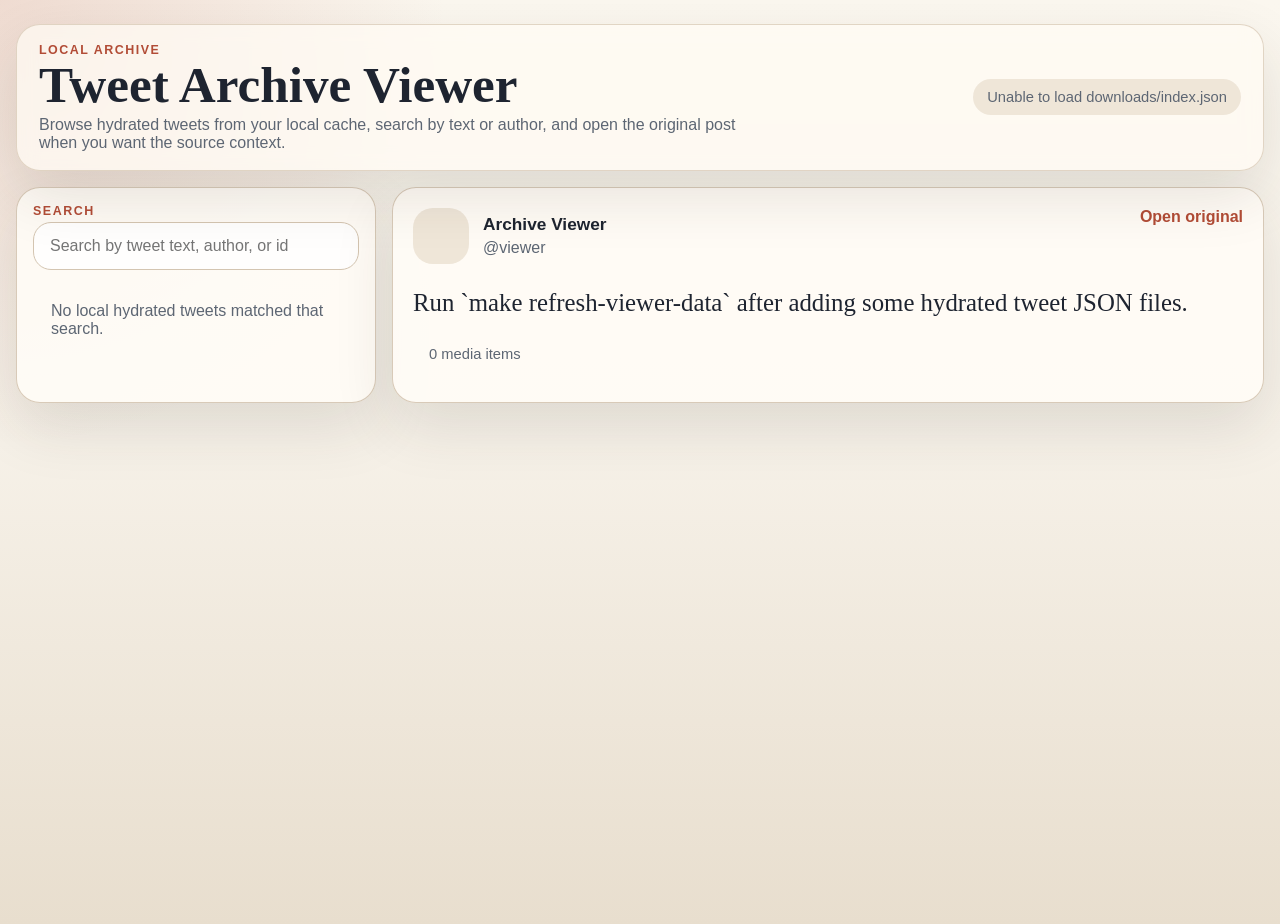
==== viewer/index.html @ 930bfb63 "Rewrite the viewer Assisted by GPT-5.4" ====
<!DOCTYPE html>
<html lang="en">
<head>
  <meta charset="UTF-8">
  <meta name="viewport" content="width=device-width, initial-scale=1">
  <title>Tweet Archive Viewer</title>
  <link rel="stylesheet" href="styles.css">
</head>
<body data-mode="archive">
  <main class="page-shell">
    <header class="topbar">
      <div>
        <span class="eyebrow">Local Archive</span>
        <h1>Tweet Archive Viewer</h1>
        <p>Browse hydrated tweets from your local cache, search by text or author, and open the original post when you want the source context.</p>
      </div>
      <div class="status-pill" data-role="status">Loading archive...</div>
    </header>

    <section class="archive-layout">
      <aside class="panel sidebar-panel">
        <label for="tweet-filter" class="eyebrow">Search</label>
        <input id="tweet-filter" class="filter-input" type="search" placeholder="Search by tweet text, author, or id">
        <ul id="tweet-list" class="tweet-list"></ul>
      </aside>

      <section class="panel detail-panel">
        <div id="tweet-detail"></div>
      </section>
    </section>
  </main>

  <script src="app.js"></script>
</body>
</html>
---- viewer/styles.css ----
:root {
  --paper: #f6f1e8;
  --paper-strong: #efe6d8;
  --ink: #1e2430;
  --muted: #5d6673;
  --line: #d4c5b1;
  --accent: #b24c36;
  --accent-soft: #f3d9d2;
  --card: rgba(255, 252, 247, 0.9);
  --shadow: 0 24px 60px rgba(49, 39, 29, 0.12);
  --radius: 24px;
  --font-sans: "IBM Plex Sans", "Avenir Next", "Segoe UI", sans-serif;
  --font-serif: "Iowan Old Style", "Palatino Linotype", "Book Antiqua", serif;
}

* {
  box-sizing: border-box;
}

body {
  margin: 0;
  min-height: 100vh;
  background:
    radial-gradient(circle at top left, rgba(178, 76, 54, 0.16), transparent 28rem),
    linear-gradient(180deg, #fbf7ef 0%, var(--paper) 48%, #e8dece 100%);
  color: var(--ink);
  font-family: var(--font-sans);
}

a {
  color: inherit;
}

.page-shell {
  width: min(1280px, calc(100vw - 32px));
  margin: 24px auto;
}

.topbar {
  display: flex;
  justify-content: space-between;
  align-items: center;
  gap: 16px;
  margin-bottom: 16px;
  padding: 18px 22px;
  border: 1px solid rgba(212, 197, 177, 0.7);
  border-radius: var(--radius);
  background: rgba(255, 251, 244, 0.72);
  backdrop-filter: blur(10px);
  box-shadow: var(--shadow);
}

.eyebrow {
  display: block;
  margin-bottom: 4px;
  color: var(--accent);
  font-size: 0.78rem;
  font-weight: 700;
  letter-spacing: 0.12em;
  text-transform: uppercase;
}

.topbar h1 {
  margin: 0;
  font-family: var(--font-serif);
  font-size: clamp(1.8rem, 4vw, 3.2rem);
  line-height: 0.95;
}

.topbar p {
  margin: 6px 0 0;
  max-width: 44rem;
  color: var(--muted);
}

.status-pill {
  padding: 10px 14px;
  border-radius: 999px;
  background: var(--paper-strong);
  color: var(--muted);
  font-size: 0.92rem;
  white-space: nowrap;
}

.archive-layout {
  display: grid;
  grid-template-columns: minmax(280px, 360px) minmax(0, 1fr);
  gap: 16px;
}

.panel {
  border: 1px solid rgba(212, 197, 177, 0.9);
  border-radius: var(--radius);
  background: var(--card);
  box-shadow: var(--shadow);
}

.sidebar-panel {
  padding: 16px;
}

.detail-panel {
  padding: 20px;
}

.filter-input {
  width: 100%;
  padding: 14px 16px;
  border: 1px solid var(--line);
  border-radius: 18px;
  background: rgba(255, 255, 255, 0.8);
  color: var(--ink);
  font: inherit;
}

.filter-input:focus {
  outline: 2px solid var(--accent-soft);
  border-color: var(--accent);
}

.tweet-list {
  margin: 14px 0 0;
  padding: 0;
  list-style: none;
}

.tweet-list-item {
  width: 100%;
  margin: 0 0 10px;
  padding: 14px;
  border: 1px solid transparent;
  border-radius: 18px;
  background: transparent;
  text-align: left;
  cursor: pointer;
  transition: transform 140ms ease, border-color 140ms ease, background 140ms ease;
}

.tweet-list-item:hover,
.tweet-list-item.is-selected {
  border-color: var(--line);
  background: rgba(255, 255, 255, 0.7);
  transform: translateY(-1px);
}

.tweet-list-title,
.tweet-list-meta,
.tweet-list-preview {
  display: block;
}

.tweet-list-title {
  font-weight: 700;
}

.tweet-list-meta {
  margin-top: 4px;
  color: var(--muted);
  font-size: 0.85rem;
}

.tweet-list-preview {
  margin-top: 8px;
  color: var(--ink);
  line-height: 1.45;
}

.tweet-card {
  display: grid;
  gap: 20px;
}

.tweet-header {
  display: flex;
  justify-content: space-between;
  align-items: flex-start;
  gap: 16px;
}

.author-link {
  display: flex;
  gap: 14px;
  align-items: center;
  text-decoration: none;
}

.author-avatar {
  width: 56px;
  height: 56px;
  border-radius: 20px;
  object-fit: cover;
  background: var(--paper-strong);
}

.author-avatar--placeholder {
  display: inline-block;
}

.author-name-row {
  display: flex;
  align-items: center;
  gap: 10px;
  margin-bottom: 4px;
}

.author-name-row strong {
  font-size: 1.08rem;
}

.author-handle {
  color: var(--muted);
}

.verified-badge {
  padding: 5px 8px;
  border-radius: 999px;
  background: var(--accent-soft);
  color: var(--accent);
  font-size: 0.75rem;
  font-weight: 700;
  text-transform: uppercase;
  letter-spacing: 0.04em;
}

.tweet-link {
  color: var(--accent);
  font-weight: 700;
  text-decoration: none;
}

.tweet-link:hover {
  text-decoration: underline;
}

.tweet-text {
  margin: 0;
  font-family: var(--font-serif);
  font-size: clamp(1.2rem, 2vw, 1.55rem);
  line-height: 1.55;
}

.media-grid {
  display: grid;
  gap: 12px;
  margin-top: 18px;
}

.media-card {
  margin: 0;
  overflow: hidden;
  border-radius: 22px;
  background: #eadfce;
}

.media-image,
.media-video {
  display: block;
  width: 100%;
  max-height: 70vh;
  object-fit: contain;
  background: #d8c9b3;
}

.media-caption {
  padding: 10px 14px 14px;
  color: var(--muted);
  font-size: 0.92rem;
}

.media-caption a {
  color: var(--accent);
  font-weight: 700;
  text-decoration: none;
}

.media-caption a:hover {
  text-decoration: underline;
}

.tweet-footer {
  display: flex;
  flex-wrap: wrap;
  gap: 16px;
  padding-top: 4px;
  color: var(--muted);
  font-size: 0.92rem;
}

.tweet-meta {
  display: grid;
  gap: 14px;
}

.meta-block {
  padding: 16px;
  border-radius: 20px;
  background: rgba(239, 230, 216, 0.6);
}

.meta-block h3 {
  margin: 0 0 10px;
  font-size: 0.95rem;
  text-transform: uppercase;
  letter-spacing: 0.06em;
  color: var(--muted);
}

.meta-list {
  margin: 0;
  padding-left: 18px;
}

.meta-list li + li {
  margin-top: 8px;
}

.empty-state {
  padding: 18px;
  color: var(--muted);
}

.single-layout {
  max-width: 860px;
  margin: 0 auto;
}

@media (max-width: 900px) {
  .archive-layout {
    grid-template-columns: 1fr;
  }

  .tweet-header,
  .topbar {
    flex-direction: column;
    align-items: flex-start;
  }

  .page-shell {
    width: min(100vw - 20px, 1280px);
    margin: 10px auto 24px;
  }

  .detail-panel,
  .sidebar-panel {
    padding: 16px;
  }
}
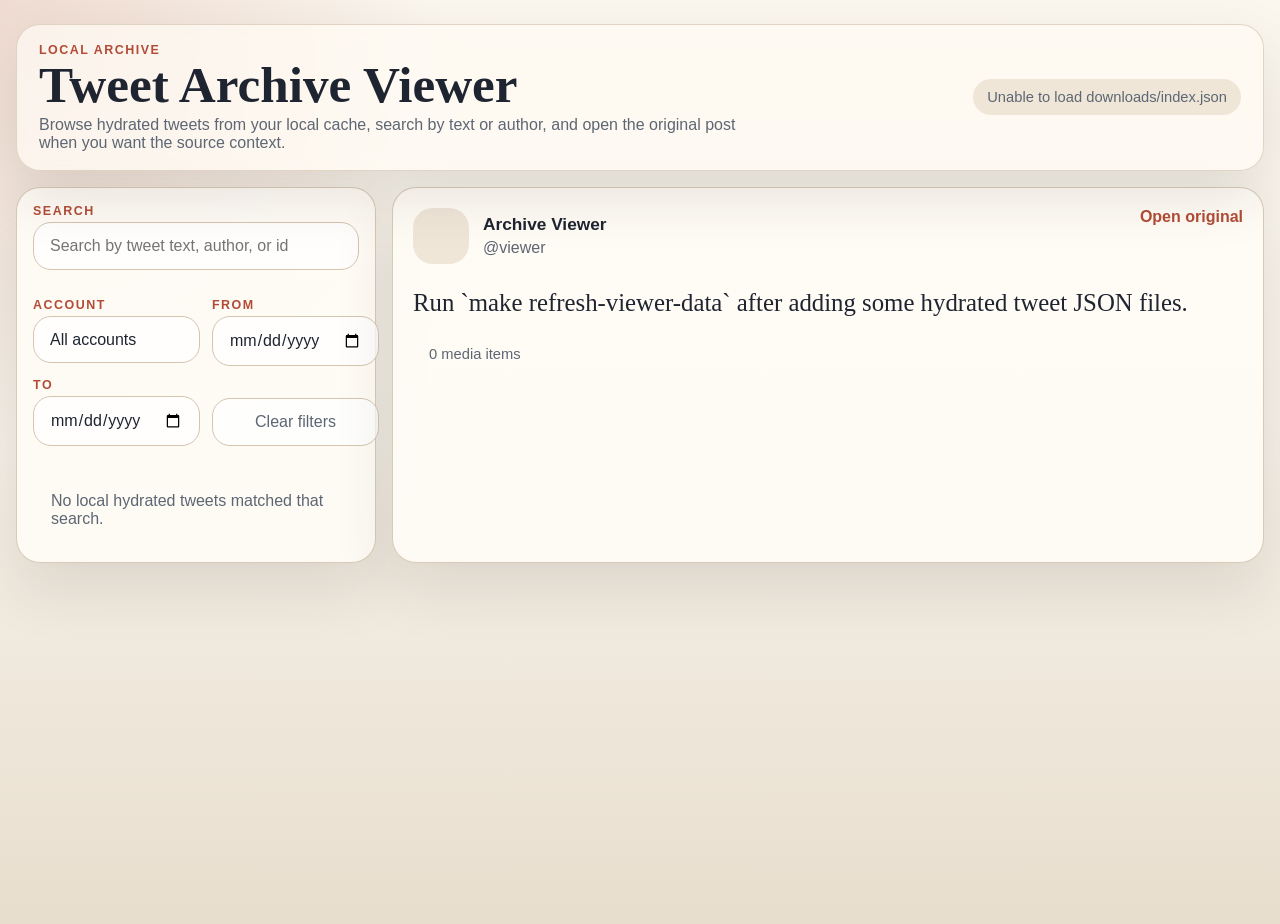
==== commit 14e87b3a: "Build archive importer and timeline filters Add a managed archive subset importer, faster archive sa" ====
--- a/viewer/index.html
+++ b/viewer/index.html
@@ -19,8 +19,34 @@
 
     <section class="archive-layout">
       <aside class="panel sidebar-panel">
-        <label for="tweet-filter" class="eyebrow">Search</label>
-        <input id="tweet-filter" class="filter-input" type="search" placeholder="Search by tweet text, author, or id">
+        <div class="sidebar-header">
+          <div>
+            <label for="tweet-filter" class="eyebrow">Search</label>
+            <input id="tweet-filter" class="filter-input" type="search" placeholder="Search by tweet text, author, or id">
+          </div>
+          <div id="archive-summary" class="archive-summary"></div>
+        </div>
+        <div class="filter-grid">
+          <div>
+            <label for="account-filter" class="eyebrow">Account</label>
+            <select id="account-filter" class="filter-input filter-select">
+              <option value="">All accounts</option>
+            </select>
+          </div>
+          <div>
+            <label for="date-from" class="eyebrow">From</label>
+            <input id="date-from" class="filter-input" type="date">
+          </div>
+          <div>
+            <label for="date-to" class="eyebrow">To</label>
+            <input id="date-to" class="filter-input" type="date">
+          </div>
+          <div class="filter-actions">
+            <button id="clear-filters" class="clear-button" type="button">Clear filters</button>
+          </div>
+        </div>
+        <div id="filter-chips" class="filter-chips"></div>
+        <div id="results-meta" class="results-meta"></div>
         <ul id="tweet-list" class="tweet-list"></ul>
       </aside>
 
--- a/viewer/styles.css
+++ b/viewer/styles.css
@@ -99,8 +99,72 @@
   padding: 16px;
 }
 
+.sidebar-header {
+  display: grid;
+  gap: 14px;
+}
+
 .detail-panel {
   padding: 20px;
+}
+
+.archive-summary {
+  display: grid;
+  grid-template-columns: repeat(2, minmax(0, 1fr));
+  gap: 10px;
+}
+
+.filter-grid {
+  display: grid;
+  grid-template-columns: 1fr 1fr;
+  gap: 12px;
+  margin-top: 14px;
+}
+
+.filter-select {
+  appearance: none;
+}
+
+.filter-actions {
+  display: flex;
+  align-items: end;
+}
+
+.clear-button {
+  width: 100%;
+  padding: 14px 16px;
+  border: 1px solid var(--line);
+  border-radius: 18px;
+  background: rgba(255, 255, 255, 0.72);
+  color: var(--muted);
+  cursor: pointer;
+  font: inherit;
+}
+
+.clear-button:hover {
+  border-color: var(--accent);
+  color: var(--accent);
+}
+
+.summary-card {
+  display: grid;
+  gap: 2px;
+  padding: 12px 14px;
+  border: 1px solid rgba(212, 197, 177, 0.9);
+  border-radius: 16px;
+  background: rgba(255, 255, 255, 0.58);
+}
+
+.summary-value {
+  font-size: 1.2rem;
+  font-weight: 700;
+}
+
+.summary-label {
+  color: var(--muted);
+  font-size: 0.82rem;
+  text-transform: uppercase;
+  letter-spacing: 0.06em;
 }
 
 .filter-input {
@@ -116,6 +180,36 @@
 .filter-input:focus {
   outline: 2px solid var(--accent-soft);
   border-color: var(--accent);
+}
+
+.filter-chips {
+  display: flex;
+  flex-wrap: wrap;
+  gap: 8px;
+  margin-top: 14px;
+}
+
+.filter-chip {
+  padding: 8px 12px;
+  border: 1px solid var(--line);
+  border-radius: 999px;
+  background: rgba(255, 255, 255, 0.72);
+  color: var(--muted);
+  cursor: pointer;
+  font: inherit;
+}
+
+.filter-chip.is-active {
+  border-color: var(--accent);
+  background: var(--accent-soft);
+  color: var(--accent);
+  font-weight: 700;
+}
+
+.results-meta {
+  margin-top: 12px;
+  color: var(--muted);
+  font-size: 0.9rem;
 }
 
 .tweet-list {
@@ -149,8 +243,55 @@
   display: block;
 }
 
+.tweet-list-row {
+  display: grid;
+  grid-template-columns: 48px minmax(0, 1fr);
+  gap: 12px;
+  align-items: start;
+}
+
+.tweet-list-content {
+  min-width: 0;
+}
+
+.tweet-list-avatar {
+  width: 48px;
+  height: 48px;
+  border-radius: 16px;
+  object-fit: cover;
+  background: var(--paper-strong);
+}
+
+.tweet-list-avatar--placeholder {
+  display: inline-block;
+}
+
+.tweet-list-title-row {
+  display: flex;
+  justify-content: space-between;
+  align-items: center;
+  gap: 10px;
+}
+
 .tweet-list-title {
   font-weight: 700;
+}
+
+.tweet-list-badges {
+  display: flex;
+  flex-wrap: wrap;
+  justify-content: flex-end;
+  gap: 6px;
+}
+
+.tweet-list-badge {
+  padding: 3px 8px;
+  border-radius: 999px;
+  background: rgba(178, 76, 54, 0.11);
+  color: var(--accent);
+  font-size: 0.74rem;
+  font-weight: 700;
+  white-space: nowrap;
 }
 
 .tweet-list-meta {
@@ -163,6 +304,7 @@
   margin-top: 8px;
   color: var(--ink);
   line-height: 1.45;
+  overflow: hidden;
 }
 
 .tweet-card {
@@ -344,4 +486,12 @@
   .sidebar-panel {
     padding: 16px;
   }
-}
+
+  .archive-summary {
+    grid-template-columns: 1fr 1fr;
+  }
+
+  .filter-grid {
+    grid-template-columns: 1fr;
+  }
+}
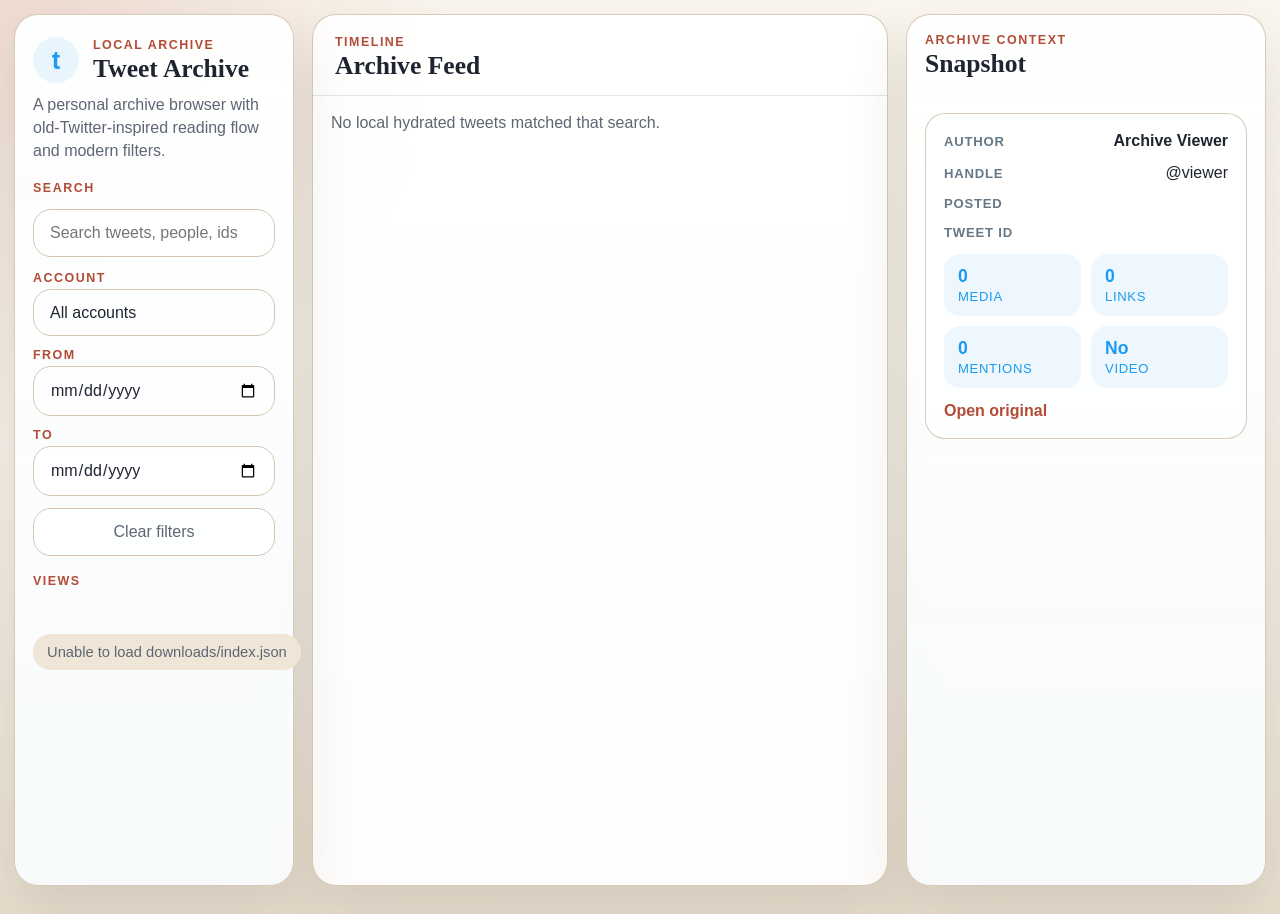
==== commit c3dba489: "Reshape archive into timeline layout Move filters into a slim left rail, make the center column the " ====
--- a/viewer/index.html
+++ b/viewer/index.html
@@ -8,23 +8,19 @@
 </head>
 <body data-mode="archive">
   <main class="page-shell">
-    <header class="topbar">
-      <div>
-        <span class="eyebrow">Local Archive</span>
-        <h1>Tweet Archive Viewer</h1>
-        <p>Browse hydrated tweets from your local cache, search by text or author, and open the original post when you want the source context.</p>
-      </div>
-      <div class="status-pill" data-role="status">Loading archive...</div>
-    </header>
-
     <section class="archive-layout">
-      <aside class="panel sidebar-panel">
-        <div class="sidebar-header">
+      <aside class="panel rail-panel">
+        <div class="rail-brand">
+          <span class="rail-mark">t</span>
           <div>
-            <label for="tweet-filter" class="eyebrow">Search</label>
-            <input id="tweet-filter" class="filter-input" type="search" placeholder="Search by tweet text, author, or id">
+            <span class="eyebrow">Local Archive</span>
+            <h1>Tweet Archive</h1>
           </div>
-          <div id="archive-summary" class="archive-summary"></div>
+        </div>
+        <p class="rail-copy">A personal archive browser with old-Twitter-inspired reading flow and modern filters.</p>
+        <div class="rail-section">
+          <label for="tweet-filter" class="eyebrow">Search</label>
+          <input id="tweet-filter" class="filter-input" type="search" placeholder="Search tweets, people, ids">
         </div>
         <div class="filter-grid">
           <div>
@@ -45,14 +41,38 @@
             <button id="clear-filters" class="clear-button" type="button">Clear filters</button>
           </div>
         </div>
-        <div id="filter-chips" class="filter-chips"></div>
-        <div id="results-meta" class="results-meta"></div>
-        <ul id="tweet-list" class="tweet-list"></ul>
+        <div class="rail-section">
+          <span class="eyebrow">Views</span>
+          <div id="filter-chips" class="filter-chips"></div>
+        </div>
+        <div class="rail-section">
+          <div class="status-pill" data-role="status">Loading archive...</div>
+        </div>
       </aside>
 
-      <section class="panel detail-panel">
-        <div id="tweet-detail"></div>
+      <section class="panel timeline-panel">
+        <header class="timeline-header">
+          <div>
+            <span class="eyebrow">Timeline</span>
+            <h2>Archive Feed</h2>
+          </div>
+          <div id="results-meta" class="results-meta"></div>
+        </header>
+        <div id="tweet-list" class="tweet-timeline"></div>
       </section>
+
+      <aside class="panel detail-panel">
+        <div class="detail-sticky">
+          <div class="detail-header">
+            <div>
+              <span class="eyebrow">Archive Context</span>
+              <h2>Snapshot</h2>
+            </div>
+          </div>
+          <div id="archive-summary" class="archive-summary"></div>
+          <div id="tweet-detail"></div>
+        </div>
+      </aside>
     </section>
   </main>
 
--- a/viewer/styles.css
+++ b/viewer/styles.css
@@ -6,6 +6,10 @@
   --line: #d4c5b1;
   --accent: #b24c36;
   --accent-soft: #f3d9d2;
+  --twitter-blue: #1d9bf0;
+  --twitter-blue-soft: #e8f5fd;
+  --twitter-line: #dfe7ec;
+  --twitter-text-soft: #667785;
   --card: rgba(255, 252, 247, 0.9);
   --shadow: 0 24px 60px rgba(49, 39, 29, 0.12);
   --radius: 24px;
@@ -32,22 +36,8 @@
 }
 
 .page-shell {
-  width: min(1280px, calc(100vw - 32px));
-  margin: 24px auto;
-}
-
-.topbar {
-  display: flex;
-  justify-content: space-between;
-  align-items: center;
-  gap: 16px;
-  margin-bottom: 16px;
-  padding: 18px 22px;
-  border: 1px solid rgba(212, 197, 177, 0.7);
-  border-radius: var(--radius);
-  background: rgba(255, 251, 244, 0.72);
-  backdrop-filter: blur(10px);
-  box-shadow: var(--shadow);
+  width: min(1440px, calc(100vw - 28px));
+  margin: 14px auto;
 }
 
 .eyebrow {
@@ -60,17 +50,13 @@
   text-transform: uppercase;
 }
 
-.topbar h1 {
+.rail-brand h1,
+.timeline-header h2,
+.detail-header h2 {
   margin: 0;
   font-family: var(--font-serif);
-  font-size: clamp(1.8rem, 4vw, 3.2rem);
-  line-height: 0.95;
-}
-
-.topbar p {
-  margin: 6px 0 0;
-  max-width: 44rem;
-  color: var(--muted);
+  font-size: clamp(1.3rem, 2vw, 2rem);
+  line-height: 1;
 }
 
 .status-pill {
@@ -84,8 +70,9 @@
 
 .archive-layout {
   display: grid;
-  grid-template-columns: minmax(280px, 360px) minmax(0, 1fr);
-  gap: 16px;
+  grid-template-columns: 280px minmax(0, 720px) minmax(280px, 360px);
+  gap: 18px;
+  align-items: start;
 }
 
 .panel {
@@ -95,17 +82,150 @@
   box-shadow: var(--shadow);
 }
 
-.sidebar-panel {
-  padding: 16px;
-}
-
-.sidebar-header {
-  display: grid;
+.rail-panel,
+.timeline-panel,
+.detail-panel {
+  min-height: calc(100vh - 28px);
+}
+
+.rail-panel {
+  padding: 22px 18px;
+  position: sticky;
+  top: 14px;
+  background: linear-gradient(180deg, rgba(255, 255, 255, 0.97), rgba(248, 251, 253, 0.94));
+}
+
+.rail-brand {
+  display: flex;
+  align-items: center;
   gap: 14px;
+  margin-bottom: 10px;
+}
+
+.rail-mark {
+  display: inline-flex;
+  align-items: center;
+  justify-content: center;
+  width: 46px;
+  height: 46px;
+  border-radius: 999px;
+  background: var(--twitter-blue-soft);
+  color: var(--twitter-blue);
+  font-size: 1.6rem;
+  font-weight: 700;
+}
+
+.rail-copy {
+  margin: 0 0 18px;
+  color: var(--muted);
+  line-height: 1.45;
+}
+
+.rail-section {
+  display: grid;
+  gap: 10px;
+  margin-top: 18px;
+}
+
+.timeline-panel {
+  overflow: hidden;
+  background: rgba(255, 255, 255, 0.92);
+}
+
+.timeline-header {
+  display: flex;
+  justify-content: space-between;
+  align-items: end;
+  gap: 16px;
+  padding: 20px 22px 16px;
+  border-bottom: 1px solid var(--twitter-line);
 }
 
 .detail-panel {
-  padding: 20px;
+  padding: 18px;
+  background: linear-gradient(180deg, rgba(255, 255, 255, 0.96), rgba(248, 251, 253, 0.94));
+}
+
+.detail-sticky {
+  position: sticky;
+  top: 14px;
+  display: grid;
+  gap: 18px;
+}
+
+.detail-header {
+  display: flex;
+  justify-content: space-between;
+  align-items: end;
+}
+
+.selection-card {
+  display: grid;
+  gap: 14px;
+  padding: 18px;
+  border: 1px solid rgba(212, 197, 177, 0.9);
+  border-radius: 20px;
+  background: rgba(255, 255, 255, 0.72);
+}
+
+.selection-row {
+  display: flex;
+  justify-content: space-between;
+  align-items: baseline;
+  gap: 14px;
+}
+
+.selection-label {
+  color: var(--twitter-text-soft);
+  font-size: 0.82rem;
+  font-weight: 700;
+  letter-spacing: 0.06em;
+  text-transform: uppercase;
+}
+
+.selection-value,
+.selection-value-link {
+  color: var(--ink);
+  text-align: right;
+}
+
+.selection-value-link {
+  font-weight: 700;
+  text-decoration: none;
+}
+
+.selection-value-link:hover {
+  text-decoration: underline;
+}
+
+.selection-grid {
+  display: grid;
+  grid-template-columns: 1fr 1fr;
+  gap: 10px;
+}
+
+.selection-pill {
+  display: grid;
+  gap: 2px;
+  padding: 12px 14px;
+  border-radius: 16px;
+  background: rgba(232, 245, 253, 0.75);
+  color: var(--twitter-blue);
+}
+
+.selection-pill strong {
+  font-size: 1.1rem;
+}
+
+.selection-pill span {
+  font-size: 0.82rem;
+  text-transform: uppercase;
+  letter-spacing: 0.05em;
+}
+
+.selection-actions {
+  display: flex;
+  justify-content: flex-start;
 }
 
 .archive-summary {
@@ -116,7 +236,7 @@
 
 .filter-grid {
   display: grid;
-  grid-template-columns: 1fr 1fr;
+  grid-template-columns: 1fr;
   gap: 12px;
   margin-top: 14px;
 }
@@ -207,104 +327,112 @@
 }
 
 .results-meta {
-  margin-top: 12px;
   color: var(--muted);
   font-size: 0.9rem;
-}
-
-.tweet-list {
-  margin: 14px 0 0;
+  text-align: right;
+}
+
+.tweet-timeline {
+  display: grid;
+}
+
+.timeline-tweet {
+  display: grid;
+  grid-template-columns: 48px minmax(0, 1fr);
+  gap: 14px;
+  align-items: start;
+  padding: 18px 22px;
+  border-bottom: 1px solid var(--twitter-line);
+  transition: background 140ms ease, box-shadow 140ms ease;
+}
+
+.timeline-tweet:hover,
+.timeline-tweet.is-selected {
+  background: rgba(232, 245, 253, 0.72);
+  box-shadow: inset 3px 0 0 var(--twitter-blue);
+}
+
+.timeline-body {
+  min-width: 0;
+  display: grid;
+  gap: 10px;
+}
+
+.tweet-list-avatar {
+  width: 48px;
+  height: 48px;
+  border-radius: 999px;
+  object-fit: cover;
+  background: #d9e7f0;
+}
+
+.tweet-list-avatar--placeholder {
+  display: inline-block;
+}
+
+.timeline-meta-row {
+  display: flex;
+  align-items: center;
+  flex-wrap: wrap;
+  gap: 10px;
+}
+
+.timeline-author-link {
+  display: flex;
+  align-items: center;
+  gap: 10px;
+  flex-wrap: wrap;
+  text-decoration: none;
+}
+
+.tweet-list-title {
+  font-weight: 700;
+}
+
+.tweet-list-handle,
+.tweet-list-date,
+.tweet-list-dot {
+  color: var(--twitter-text-soft);
+  font-size: 0.9rem;
+}
+
+.timeline-badges {
+  display: flex;
+  flex-wrap: wrap;
+  gap: 6px;
+  margin-left: auto;
+}
+
+.tweet-list-badge {
+  padding: 3px 8px;
+  border-radius: 999px;
+  background: rgba(29, 155, 240, 0.12);
+  color: var(--twitter-blue);
+  font-size: 0.74rem;
+  font-weight: 700;
+  white-space: nowrap;
+}
+
+.timeline-open {
+  width: 100%;
   padding: 0;
-  list-style: none;
-}
-
-.tweet-list-item {
-  width: 100%;
-  margin: 0 0 10px;
-  padding: 14px;
-  border: 1px solid transparent;
-  border-radius: 18px;
+  border: 0;
   background: transparent;
   text-align: left;
   cursor: pointer;
-  transition: transform 140ms ease, border-color 140ms ease, background 140ms ease;
-}
-
-.tweet-list-item:hover,
-.tweet-list-item.is-selected {
-  border-color: var(--line);
-  background: rgba(255, 255, 255, 0.7);
-  transform: translateY(-1px);
-}
-
-.tweet-list-title,
-.tweet-list-meta,
-.tweet-list-preview {
-  display: block;
-}
-
-.tweet-list-row {
-  display: grid;
-  grid-template-columns: 48px minmax(0, 1fr);
-  gap: 12px;
-  align-items: start;
-}
-
-.tweet-list-content {
-  min-width: 0;
-}
-
-.tweet-list-avatar {
-  width: 48px;
-  height: 48px;
-  border-radius: 16px;
-  object-fit: cover;
-  background: var(--paper-strong);
-}
-
-.tweet-list-avatar--placeholder {
-  display: inline-block;
-}
-
-.tweet-list-title-row {
-  display: flex;
-  justify-content: space-between;
-  align-items: center;
-  gap: 10px;
-}
-
-.tweet-list-title {
-  font-weight: 700;
-}
-
-.tweet-list-badges {
-  display: flex;
-  flex-wrap: wrap;
-  justify-content: flex-end;
-  gap: 6px;
-}
-
-.tweet-list-badge {
-  padding: 3px 8px;
-  border-radius: 999px;
-  background: rgba(178, 76, 54, 0.11);
-  color: var(--accent);
-  font-size: 0.74rem;
-  font-weight: 700;
-  white-space: nowrap;
-}
-
-.tweet-list-meta {
-  margin-top: 4px;
-  color: var(--muted);
-  font-size: 0.85rem;
-}
-
-.tweet-list-preview {
-  margin-top: 8px;
-  color: var(--ink);
-  line-height: 1.45;
-  overflow: hidden;
+  font: inherit;
+  color: inherit;
+}
+
+.timeline-text {
+  margin: 0;
+  color: #0f1c28;
+  line-height: 1.55;
+  font-size: 1.02rem;
+}
+
+.timeline-footer {
+  display: flex;
 }
 
 .tweet-card {
@@ -471,10 +599,10 @@
     grid-template-columns: 1fr;
   }
 
-  .tweet-header,
-  .topbar {
-    flex-direction: column;
-    align-items: flex-start;
+  .rail-panel,
+  .timeline-panel,
+  .detail-panel {
+    min-height: auto;
   }
 
   .page-shell {
@@ -483,7 +611,7 @@
   }
 
   .detail-panel,
-  .sidebar-panel {
+  .rail-panel {
     padding: 16px;
   }
 
@@ -494,4 +622,9 @@
   .filter-grid {
     grid-template-columns: 1fr;
   }
-}
+
+  .timeline-header {
+    flex-direction: column;
+    align-items: flex-start;
+  }
+}
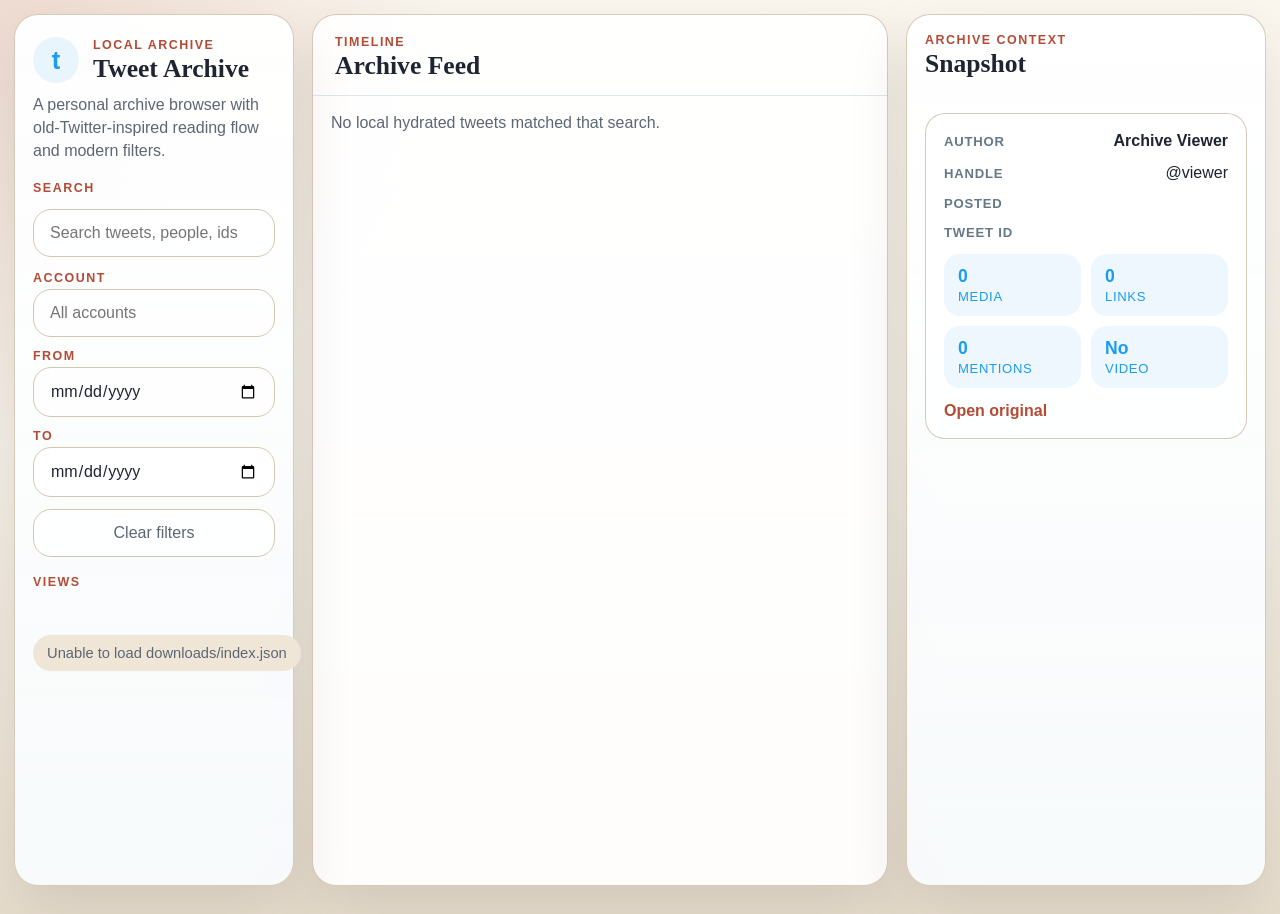
==== commit 213e334c: "Improve account filter usability" ====
--- a/viewer/index.html
+++ b/viewer/index.html
@@ -25,9 +25,20 @@
         <div class="filter-grid">
           <div>
             <label for="account-filter" class="eyebrow">Account</label>
-            <select id="account-filter" class="filter-input filter-select">
-              <option value="">All accounts</option>
-            </select>
+            <div class="combo-filter">
+              <input
+                id="account-filter"
+                class="filter-input"
+                type="text"
+                placeholder="All accounts"
+                autocomplete="off"
+                spellcheck="false"
+                aria-autocomplete="list"
+                aria-expanded="false"
+                aria-controls="account-filter-options"
+              >
+              <div id="account-filter-options" class="combo-filter-menu" role="listbox"></div>
+            </div>
           </div>
           <div>
             <label for="date-from" class="eyebrow">From</label>
--- a/viewer/styles.css
+++ b/viewer/styles.css
@@ -241,8 +241,52 @@
   margin-top: 14px;
 }
 
-.filter-select {
-  appearance: none;
+.combo-filter {
+  position: relative;
+}
+
+.combo-filter-menu {
+  position: absolute;
+  top: calc(100% + 8px);
+  left: 0;
+  right: 0;
+  z-index: 20;
+  display: none;
+  max-height: 240px;
+  overflow-y: auto;
+  padding: 8px;
+  border: 1px solid var(--line);
+  border-radius: 18px;
+  background: rgba(255, 252, 247, 0.98);
+  box-shadow: 0 16px 40px rgba(49, 39, 29, 0.14);
+}
+
+.combo-filter-menu.is-open {
+  display: grid;
+  gap: 4px;
+}
+
+.combo-filter-option {
+  width: 100%;
+  padding: 10px 12px;
+  border: 0;
+  border-radius: 12px;
+  background: transparent;
+  color: var(--ink);
+  cursor: pointer;
+  font: inherit;
+  text-align: left;
+}
+
+.combo-filter-option:hover,
+.combo-filter-option.is-active {
+  background: var(--twitter-blue-soft);
+}
+
+.combo-filter-empty {
+  padding: 10px 12px;
+  color: var(--muted);
+  font-size: 0.92rem;
 }
 
 .filter-actions {
@@ -411,6 +455,11 @@
   font-size: 0.74rem;
   font-weight: 700;
   white-space: nowrap;
+}
+
+.tweet-list-badge--warning {
+  background: rgba(178, 76, 54, 0.14);
+  color: var(--accent);
 }
 
 .timeline-open {
@@ -509,6 +558,40 @@
   line-height: 1.55;
 }
 
+.capture-note {
+  display: grid;
+  gap: 6px;
+  padding: 12px 14px;
+  border-radius: 16px;
+  background: rgba(178, 76, 54, 0.1);
+  color: #6d392d;
+  font-size: 0.92rem;
+}
+
+.capture-note--banner {
+  margin: 0 0 2px;
+  border: 1px solid rgba(178, 76, 54, 0.18);
+  background:
+    linear-gradient(90deg, rgba(178, 76, 54, 0.16), rgba(178, 76, 54, 0.08));
+}
+
+.capture-note strong {
+  font-size: 0.8rem;
+  letter-spacing: 0.05em;
+  text-transform: uppercase;
+}
+
+.capture-note-copy {
+  margin: 0;
+  line-height: 1.45;
+}
+
+.capture-note--compact {
+  margin: 0 0 2px;
+  padding: 8px 10px;
+  font-size: 0.8rem;
+}
+
 .media-grid {
   display: grid;
   gap: 12px;
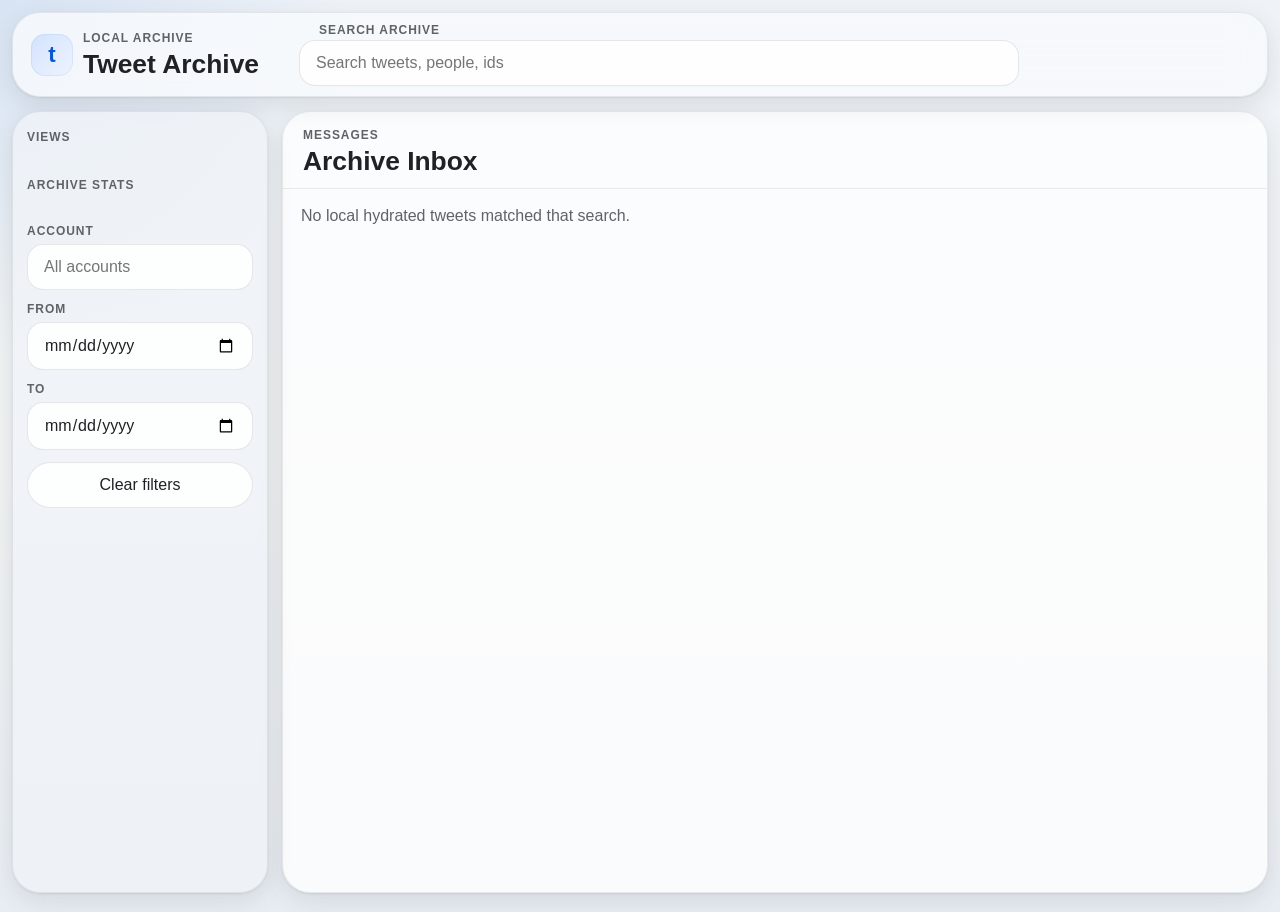
==== commit 74a7dbdc: "Refine archive viewer into compact inbox layout" ====
--- a/viewer/index.html
+++ b/viewer/index.html
@@ -7,20 +7,35 @@
   <link rel="stylesheet" href="styles.css">
 </head>
 <body data-mode="archive">
-  <main class="page-shell">
-    <section class="archive-layout">
-      <aside class="panel rail-panel">
-        <div class="rail-brand">
+  <main class="page-shell gmail-shell">
+    <header class="panel app-toolbar">
+      <div class="toolbar-main">
+        <div class="toolbar-brand">
           <span class="rail-mark">t</span>
           <div>
             <span class="eyebrow">Local Archive</span>
             <h1>Tweet Archive</h1>
           </div>
         </div>
-        <p class="rail-copy">A personal archive browser with old-Twitter-inspired reading flow and modern filters.</p>
+        <div class="toolbar-search">
+          <label for="tweet-filter" class="eyebrow">Search archive</label>
+          <input id="tweet-filter" class="filter-input toolbar-search-input" type="search" placeholder="Search tweets, people, ids">
+        </div>
+      </div>
+      <div class="toolbar-meta">
+        <div id="results-meta" class="results-meta"></div>
+      </div>
+    </header>
+
+    <section class="archive-layout">
+      <aside class="panel rail-panel">
+        <div class="rail-section rail-section--nav">
+          <span class="eyebrow">Views</span>
+          <div id="filter-chips" class="filter-chips"></div>
+        </div>
         <div class="rail-section">
-          <label for="tweet-filter" class="eyebrow">Search</label>
-          <input id="tweet-filter" class="filter-input" type="search" placeholder="Search tweets, people, ids">
+          <span class="eyebrow">Archive stats</span>
+          <div id="archive-summary" class="archive-summary"></div>
         </div>
         <div class="filter-grid">
           <div>
@@ -52,38 +67,17 @@
             <button id="clear-filters" class="clear-button" type="button">Clear filters</button>
           </div>
         </div>
-        <div class="rail-section">
-          <span class="eyebrow">Views</span>
-          <div id="filter-chips" class="filter-chips"></div>
-        </div>
-        <div class="rail-section">
-          <div class="status-pill" data-role="status">Loading archive...</div>
-        </div>
       </aside>
 
       <section class="panel timeline-panel">
         <header class="timeline-header">
           <div>
-            <span class="eyebrow">Timeline</span>
-            <h2>Archive Feed</h2>
+            <span class="eyebrow">Messages</span>
+            <h2>Archive Inbox</h2>
           </div>
-          <div id="results-meta" class="results-meta"></div>
         </header>
         <div id="tweet-list" class="tweet-timeline"></div>
       </section>
-
-      <aside class="panel detail-panel">
-        <div class="detail-sticky">
-          <div class="detail-header">
-            <div>
-              <span class="eyebrow">Archive Context</span>
-              <h2>Snapshot</h2>
-            </div>
-          </div>
-          <div id="archive-summary" class="archive-summary"></div>
-          <div id="tweet-detail"></div>
-        </div>
-      </aside>
     </section>
   </main>
 
--- a/viewer/styles.css
+++ b/viewer/styles.css
@@ -1,20 +1,27 @@
+html,
+body {
+  overscroll-behavior-y: none;
+}
+
 :root {
-  --paper: #f6f1e8;
-  --paper-strong: #efe6d8;
-  --ink: #1e2430;
-  --muted: #5d6673;
-  --line: #d4c5b1;
-  --accent: #b24c36;
-  --accent-soft: #f3d9d2;
-  --twitter-blue: #1d9bf0;
-  --twitter-blue-soft: #e8f5fd;
-  --twitter-line: #dfe7ec;
-  --twitter-text-soft: #667785;
-  --card: rgba(255, 252, 247, 0.9);
-  --shadow: 0 24px 60px rgba(49, 39, 29, 0.12);
-  --radius: 24px;
-  --font-sans: "IBM Plex Sans", "Avenir Next", "Segoe UI", sans-serif;
-  --font-serif: "Iowan Old Style", "Palatino Linotype", "Book Antiqua", serif;
+  --bg: #f1f3f4;
+  --panel: #f8fafd;
+  --panel-strong: #ffffff;
+  --panel-tint: #eef3fd;
+  --ink: #202124;
+  --muted: #5f6368;
+  --line: #d7dce3;
+  --line-strong: #c4c7cc;
+  --accent: #0b57d0;
+  --accent-soft: #d3e3fd;
+  --accent-soft-strong: #c2dbff;
+  --warning: #a14229;
+  --warning-soft: #fce8e6;
+  --shadow: 0 1px 2px rgba(60, 64, 67, 0.1), 0 8px 24px rgba(60, 64, 67, 0.12);
+  --radius: 28px;
+  --radius-sm: 18px;
+  --font-sans: "Aptos", "Segoe UI", "Helvetica Neue", sans-serif;
+  --font-serif: "Fraunces", "Georgia", serif;
 }
 
 * {
@@ -25,8 +32,8 @@
   margin: 0;
   min-height: 100vh;
   background:
-    radial-gradient(circle at top left, rgba(178, 76, 54, 0.16), transparent 28rem),
-    linear-gradient(180deg, #fbf7ef 0%, var(--paper) 48%, #e8dece 100%);
+    radial-gradient(circle at top left, rgba(11, 87, 208, 0.1), transparent 22rem),
+    linear-gradient(180deg, #eff3f8 0%, var(--bg) 50%, #e8edf3 100%);
   color: var(--ink);
   font-family: var(--font-sans);
 }
@@ -36,136 +43,181 @@
 }
 
 .page-shell {
-  width: min(1440px, calc(100vw - 28px));
-  margin: 14px auto;
+  width: min(100vw - 24px, 1560px);
+  margin: 12px auto;
+}
+
+.gmail-shell {
+  display: grid;
+  gap: 14px;
 }
 
 .eyebrow {
   display: block;
-  margin-bottom: 4px;
-  color: var(--accent);
-  font-size: 0.78rem;
-  font-weight: 700;
-  letter-spacing: 0.12em;
+  margin-bottom: 6px;
+  color: var(--muted);
+  font-size: 0.75rem;
+  font-weight: 700;
+  letter-spacing: 0.08em;
   text-transform: uppercase;
 }
 
-.rail-brand h1,
+.toolbar-brand h1,
 .timeline-header h2,
-.detail-header h2 {
+.detail-header h2,
+.topbar h1 {
   margin: 0;
-  font-family: var(--font-serif);
-  font-size: clamp(1.3rem, 2vw, 2rem);
-  line-height: 1;
-}
-
-.status-pill {
-  padding: 10px 14px;
-  border-radius: 999px;
-  background: var(--paper-strong);
-  color: var(--muted);
-  font-size: 0.92rem;
-  white-space: nowrap;
-}
-
-.archive-layout {
-  display: grid;
-  grid-template-columns: 280px minmax(0, 720px) minmax(280px, 360px);
-  gap: 18px;
-  align-items: start;
+  font-size: 1.65rem;
+  line-height: 1.05;
 }
 
 .panel {
-  border: 1px solid rgba(212, 197, 177, 0.9);
+  border: 1px solid rgba(95, 99, 104, 0.12);
   border-radius: var(--radius);
-  background: var(--card);
+  background: rgba(248, 250, 253, 0.92);
   box-shadow: var(--shadow);
 }
 
-.rail-panel,
-.timeline-panel,
-.detail-panel {
-  min-height: calc(100vh - 28px);
-}
-
-.rail-panel {
-  padding: 22px 18px;
-  position: sticky;
-  top: 14px;
-  background: linear-gradient(180deg, rgba(255, 255, 255, 0.97), rgba(248, 251, 253, 0.94));
-}
-
-.rail-brand {
-  display: flex;
+.app-toolbar {
+  display: grid;
+  grid-template-columns: minmax(0, 1fr) auto;
+  gap: 16px;
   align-items: center;
-  gap: 14px;
-  margin-bottom: 10px;
+  padding: 10px 18px;
+  background: rgba(248, 250, 253, 0.82);
+  backdrop-filter: blur(18px);
+}
+
+.toolbar-main {
+  display: flex;
+  align-items: center;
+  gap: 12px;
+  min-width: 0;
+}
+
+.toolbar-brand {
+  display: flex;
+  align-items: center;
+  gap: 10px;
+  width: 256px;
+  min-width: 256px;
+  flex: 0 0 256px;
 }
 
 .rail-mark {
   display: inline-flex;
   align-items: center;
   justify-content: center;
-  width: 46px;
-  height: 46px;
+  width: 42px;
+  height: 42px;
+  border-radius: 14px;
+  background: linear-gradient(135deg, #d3e3fd, #eef3fd);
+  color: var(--accent);
+  font-size: 1.4rem;
+  font-weight: 700;
+  box-shadow: inset 0 0 0 1px rgba(11, 87, 208, 0.08);
+}
+
+.toolbar-search {
+  min-width: 0;
+  flex: 1 1 460px;
+  max-width: 720px;
+}
+
+.toolbar-search .eyebrow {
+  margin-left: 20px;
+  margin-bottom: 3px;
+}
+
+.toolbar-search-input {
+  border: 0;
   border-radius: 999px;
-  background: var(--twitter-blue-soft);
-  color: var(--twitter-blue);
-  font-size: 1.6rem;
-  font-weight: 700;
-}
-
-.rail-copy {
-  margin: 0 0 18px;
-  color: var(--muted);
-  line-height: 1.45;
+  background: #eaf1fb;
+  padding-top: 11px;
+  padding-bottom: 11px;
+  padding-left: 18px;
+  padding-right: 18px;
+}
+
+.toolbar-search-input:focus {
+  background: var(--panel-strong);
+  box-shadow: inset 0 0 0 2px var(--accent-soft-strong);
+}
+
+.toolbar-meta {
+  display: grid;
+  justify-items: end;
+  gap: 6px;
+}
+
+.status-pill {
+  padding: 10px 14px;
+  border-radius: 999px;
+  background: var(--panel-strong);
+  color: var(--muted);
+  font-size: 0.9rem;
+  white-space: nowrap;
+  border: 1px solid rgba(95, 99, 104, 0.16);
+}
+
+.archive-layout {
+  display: grid;
+  grid-template-columns: 256px minmax(0, 1fr);
+  gap: 14px;
+  align-items: start;
+  min-height: calc(100vh - 118px);
+}
+
+.rail-panel,
+.timeline-panel {
+  min-height: calc(100vh - 118px);
+}
+
+.rail-panel {
+  position: sticky;
+  top: 12px;
+  display: grid;
+  align-content: start;
+  gap: 16px;
+  padding: 18px 14px;
+  background: rgba(239, 243, 248, 0.82);
 }
 
 .rail-section {
   display: grid;
   gap: 10px;
-  margin-top: 18px;
+}
+
+.rail-section--nav {
+  gap: 12px;
 }
 
 .timeline-panel {
   overflow: hidden;
-  background: rgba(255, 255, 255, 0.92);
+  background: rgba(255, 255, 255, 0.74);
 }
 
 .timeline-header {
   display: flex;
   justify-content: space-between;
   align-items: end;
-  gap: 16px;
-  padding: 20px 22px 16px;
-  border-bottom: 1px solid var(--twitter-line);
+  gap: 12px;
+  padding: 16px 20px 12px;
+  border-bottom: 1px solid rgba(95, 99, 104, 0.12);
 }
 
 .detail-panel {
-  padding: 18px;
-  background: linear-gradient(180deg, rgba(255, 255, 255, 0.96), rgba(248, 251, 253, 0.94));
-}
-
-.detail-sticky {
-  position: sticky;
-  top: 14px;
-  display: grid;
-  gap: 18px;
-}
-
-.detail-header {
-  display: flex;
-  justify-content: space-between;
-  align-items: end;
+  padding: 18px 20px 24px;
+  background: rgba(255, 255, 255, 0.88);
 }
 
 .selection-card {
   display: grid;
   gap: 14px;
-  padding: 18px;
-  border: 1px solid rgba(212, 197, 177, 0.9);
+  padding: 16px;
+  border: 1px solid rgba(95, 99, 104, 0.12);
   border-radius: 20px;
-  background: rgba(255, 255, 255, 0.72);
+  background: var(--panel);
 }
 
 .selection-row {
@@ -176,8 +228,8 @@
 }
 
 .selection-label {
-  color: var(--twitter-text-soft);
-  font-size: 0.82rem;
+  color: var(--muted);
+  font-size: 0.8rem;
   font-weight: 700;
   letter-spacing: 0.06em;
   text-transform: uppercase;
@@ -209,8 +261,8 @@
   gap: 2px;
   padding: 12px 14px;
   border-radius: 16px;
-  background: rgba(232, 245, 253, 0.75);
-  color: var(--twitter-blue);
+  background: var(--panel-tint);
+  color: var(--accent);
 }
 
 .selection-pill strong {
@@ -218,7 +270,7 @@
 }
 
 .selection-pill span {
-  font-size: 0.82rem;
+  font-size: 0.8rem;
   text-transform: uppercase;
   letter-spacing: 0.05em;
 }
@@ -226,19 +278,41 @@
 .selection-actions {
   display: flex;
   justify-content: flex-start;
+  gap: 12px;
+  flex-wrap: wrap;
 }
 
 .archive-summary {
   display: grid;
-  grid-template-columns: repeat(2, minmax(0, 1fr));
+  grid-template-columns: 1fr;
   gap: 10px;
+}
+
+.summary-card {
+  display: grid;
+  gap: 3px;
+  padding: 12px 14px;
+  border-radius: 18px;
+  background: rgba(255, 255, 255, 0.82);
+  border: 1px solid rgba(95, 99, 104, 0.12);
+}
+
+.summary-value {
+  font-size: 1.35rem;
+  font-weight: 700;
+}
+
+.summary-label {
+  color: var(--muted);
+  font-size: 0.8rem;
+  text-transform: uppercase;
+  letter-spacing: 0.05em;
 }
 
 .filter-grid {
   display: grid;
   grid-template-columns: 1fr;
   gap: 12px;
-  margin-top: 14px;
 }
 
 .combo-filter {
@@ -257,8 +331,8 @@
   padding: 8px;
   border: 1px solid var(--line);
   border-radius: 18px;
-  background: rgba(255, 252, 247, 0.98);
-  box-shadow: 0 16px 40px rgba(49, 39, 29, 0.14);
+  background: rgba(255, 255, 255, 0.98);
+  box-shadow: 0 18px 40px rgba(60, 64, 67, 0.18);
 }
 
 .combo-filter-menu.is-open {
@@ -280,7 +354,7 @@
 
 .combo-filter-option:hover,
 .combo-filter-option.is-active {
-  background: var(--twitter-blue-soft);
+  background: var(--accent-soft);
 }
 
 .combo-filter-empty {
@@ -289,6 +363,50 @@
   font-size: 0.92rem;
 }
 
+.filter-input {
+  width: 100%;
+  padding: 13px 16px;
+  border: 1px solid rgba(95, 99, 104, 0.16);
+  border-radius: 16px;
+  background: rgba(255, 255, 255, 0.9);
+  color: var(--ink);
+  font: inherit;
+}
+
+.filter-input:focus {
+  outline: none;
+  border-color: rgba(11, 87, 208, 0.28);
+  box-shadow: 0 0 0 3px rgba(211, 227, 253, 0.9);
+}
+
+.filter-chips {
+  display: grid;
+  gap: 4px;
+}
+
+.filter-chip {
+  width: 100%;
+  padding: 11px 14px;
+  border: 0;
+  border-radius: 999px;
+  background: transparent;
+  color: var(--muted);
+  cursor: pointer;
+  font: inherit;
+  text-align: left;
+}
+
+.filter-chip:hover {
+  background: rgba(211, 227, 253, 0.42);
+  color: var(--ink);
+}
+
+.filter-chip.is-active {
+  background: var(--accent-soft);
+  color: var(--accent);
+  font-weight: 700;
+}
+
 .filter-actions {
   display: flex;
   align-items: end;
@@ -296,137 +414,85 @@
 
 .clear-button {
   width: 100%;
-  padding: 14px 16px;
-  border: 1px solid var(--line);
-  border-radius: 18px;
-  background: rgba(255, 255, 255, 0.72);
-  color: var(--muted);
+  padding: 13px 16px;
+  border: 1px solid rgba(95, 99, 104, 0.16);
+  border-radius: 999px;
+  background: rgba(255, 255, 255, 0.9);
+  color: var(--ink);
   cursor: pointer;
   font: inherit;
 }
 
 .clear-button:hover {
-  border-color: var(--accent);
+  background: var(--accent-soft);
+  border-color: rgba(11, 87, 208, 0.2);
   color: var(--accent);
 }
 
-.summary-card {
-  display: grid;
-  gap: 2px;
-  padding: 12px 14px;
-  border: 1px solid rgba(212, 197, 177, 0.9);
-  border-radius: 16px;
-  background: rgba(255, 255, 255, 0.58);
-}
-
-.summary-value {
-  font-size: 1.2rem;
-  font-weight: 700;
-}
-
-.summary-label {
-  color: var(--muted);
-  font-size: 0.82rem;
-  text-transform: uppercase;
-  letter-spacing: 0.06em;
-}
-
-.filter-input {
-  width: 100%;
-  padding: 14px 16px;
-  border: 1px solid var(--line);
-  border-radius: 18px;
-  background: rgba(255, 255, 255, 0.8);
-  color: var(--ink);
-  font: inherit;
-}
-
-.filter-input:focus {
-  outline: 2px solid var(--accent-soft);
-  border-color: var(--accent);
-}
-
-.filter-chips {
-  display: flex;
+.results-meta {
+  color: var(--muted);
+  font-size: 0.9rem;
+  text-align: right;
+  line-height: 1.35;
+}
+
+.tweet-timeline {
+  display: grid;
+}
+
+.timeline-tweet {
+  display: grid;
+  grid-template-columns: 44px minmax(0, 1fr);
+  gap: 14px;
+  align-items: start;
+  padding: 16px 18px;
+  border-bottom: 1px solid rgba(95, 99, 104, 0.12);
+  background: rgba(255, 255, 255, 0.02);
+  transition: background 140ms ease, box-shadow 140ms ease, transform 140ms ease;
+}
+
+.timeline-tweet:hover {
+  background: rgba(234, 241, 251, 0.58);
+  box-shadow: inset 0 1px 0 rgba(11, 87, 208, 0.05);
+}
+
+.timeline-tweet.is-selected {
+  background: var(--accent-soft);
+  box-shadow: inset 3px 0 0 var(--accent);
+}
+
+.timeline-body {
+  min-width: 0;
+  display: grid;
+  gap: 10px;
+}
+
+.tweet-list-avatar {
+  width: 44px;
+  height: 44px;
+  border-radius: 14px;
+  object-fit: cover;
+  background: #d9e2f1;
+}
+
+.tweet-list-avatar--placeholder {
+  display: inline-block;
+}
+
+.timeline-meta-row {
+  display: flex;
+  align-items: center;
   flex-wrap: wrap;
   gap: 8px;
-  margin-top: 14px;
-}
-
-.filter-chip {
-  padding: 8px 12px;
-  border: 1px solid var(--line);
-  border-radius: 999px;
-  background: rgba(255, 255, 255, 0.72);
-  color: var(--muted);
-  cursor: pointer;
-  font: inherit;
-}
-
-.filter-chip.is-active {
-  border-color: var(--accent);
-  background: var(--accent-soft);
-  color: var(--accent);
-  font-weight: 700;
-}
-
-.results-meta {
-  color: var(--muted);
-  font-size: 0.9rem;
-  text-align: right;
-}
-
-.tweet-timeline {
-  display: grid;
-}
-
-.timeline-tweet {
-  display: grid;
-  grid-template-columns: 48px minmax(0, 1fr);
-  gap: 14px;
-  align-items: start;
-  padding: 18px 22px;
-  border-bottom: 1px solid var(--twitter-line);
-  transition: background 140ms ease, box-shadow 140ms ease;
-}
-
-.timeline-tweet:hover,
-.timeline-tweet.is-selected {
-  background: rgba(232, 245, 253, 0.72);
-  box-shadow: inset 3px 0 0 var(--twitter-blue);
-}
-
-.timeline-body {
-  min-width: 0;
-  display: grid;
-  gap: 10px;
-}
-
-.tweet-list-avatar {
-  width: 48px;
-  height: 48px;
-  border-radius: 999px;
-  object-fit: cover;
-  background: #d9e7f0;
-}
-
-.tweet-list-avatar--placeholder {
-  display: inline-block;
-}
-
-.timeline-meta-row {
+}
+
+.timeline-author-link {
   display: flex;
   align-items: center;
-  flex-wrap: wrap;
-  gap: 10px;
-}
-
-.timeline-author-link {
-  display: flex;
-  align-items: center;
-  gap: 10px;
+  gap: 8px;
   flex-wrap: wrap;
   text-decoration: none;
+  min-width: 0;
 }
 
 .tweet-list-title {
@@ -436,8 +502,8 @@
 .tweet-list-handle,
 .tweet-list-date,
 .tweet-list-dot {
-  color: var(--twitter-text-soft);
-  font-size: 0.9rem;
+  color: var(--muted);
+  font-size: 0.88rem;
 }
 
 .timeline-badges {
@@ -448,18 +514,18 @@
 }
 
 .tweet-list-badge {
-  padding: 3px 8px;
+  padding: 4px 8px;
   border-radius: 999px;
-  background: rgba(29, 155, 240, 0.12);
-  color: var(--twitter-blue);
-  font-size: 0.74rem;
+  background: rgba(11, 87, 208, 0.1);
+  color: var(--accent);
+  font-size: 0.72rem;
   font-weight: 700;
   white-space: nowrap;
 }
 
 .tweet-list-badge--warning {
-  background: rgba(178, 76, 54, 0.14);
-  color: var(--accent);
+  background: var(--warning-soft);
+  color: var(--warning);
 }
 
 .timeline-open {
@@ -475,9 +541,9 @@
 
 .timeline-text {
   margin: 0;
-  color: #0f1c28;
+  color: #1f1f1f;
   line-height: 1.55;
-  font-size: 1.02rem;
+  font-size: 0.99rem;
 }
 
 .timeline-footer {
@@ -506,9 +572,9 @@
 .author-avatar {
   width: 56px;
   height: 56px;
-  border-radius: 20px;
+  border-radius: 18px;
   object-fit: cover;
-  background: var(--paper-strong);
+  background: #dfe5ee;
 }
 
 .author-avatar--placeholder {
@@ -554,8 +620,8 @@
 .tweet-text {
   margin: 0;
   font-family: var(--font-serif);
-  font-size: clamp(1.2rem, 2vw, 1.55rem);
-  line-height: 1.55;
+  font-size: clamp(1.18rem, 1.5vw, 1.45rem);
+  line-height: 1.6;
 }
 
 .capture-note {
@@ -563,16 +629,14 @@
   gap: 6px;
   padding: 12px 14px;
   border-radius: 16px;
-  background: rgba(178, 76, 54, 0.1);
-  color: #6d392d;
+  background: var(--warning-soft);
+  color: #7c2d12;
   font-size: 0.92rem;
 }
 
 .capture-note--banner {
   margin: 0 0 2px;
-  border: 1px solid rgba(178, 76, 54, 0.18);
-  background:
-    linear-gradient(90deg, rgba(178, 76, 54, 0.16), rgba(178, 76, 54, 0.08));
+  border: 1px solid rgba(161, 66, 41, 0.14);
 }
 
 .capture-note strong {
@@ -602,7 +666,7 @@
   margin: 0;
   overflow: hidden;
   border-radius: 22px;
-  background: #eadfce;
+  background: #edf2fa;
 }
 
 .media-image,
@@ -611,7 +675,7 @@
   width: 100%;
   max-height: 70vh;
   object-fit: contain;
-  background: #d8c9b3;
+  background: #dfe7f4;
 }
 
 .media-caption {
@@ -647,7 +711,8 @@
 .meta-block {
   padding: 16px;
   border-radius: 20px;
-  background: rgba(239, 230, 216, 0.6);
+  background: var(--panel);
+  border: 1px solid rgba(95, 99, 104, 0.1);
 }
 
 .meta-block h3 {
@@ -677,37 +742,114 @@
   margin: 0 auto;
 }
 
+.topbar {
+  display: flex;
+  justify-content: space-between;
+  align-items: start;
+  gap: 16px;
+  margin-bottom: 16px;
+  padding: 18px 20px;
+  border: 1px solid rgba(95, 99, 104, 0.12);
+  border-radius: var(--radius);
+  background: rgba(248, 250, 253, 0.88);
+  box-shadow: var(--shadow);
+}
+
+.topbar p {
+  margin: 8px 0 0;
+  color: var(--muted);
+}
+
+@media (max-width: 760px) {
+  .app-toolbar {
+    grid-template-columns: 1fr;
+    justify-items: stretch;
+  }
+
+  .toolbar-main {
+    flex-direction: column;
+    align-items: stretch;
+  }
+
+  .toolbar-brand {
+    width: auto;
+    min-width: 0;
+    flex-basis: auto;
+  }
+
+  .toolbar-meta {
+    justify-items: start;
+  }
+
+  .results-meta {
+    text-align: left;
+  }
+}
+
 @media (max-width: 900px) {
   .archive-layout {
+    grid-template-columns: 228px minmax(0, 1fr);
+  }
+}
+
+@media (max-width: 760px) {
+  .page-shell {
+    width: min(100vw - 16px, 1280px);
+    margin: 8px auto 20px;
+  }
+
+  .archive-layout {
     grid-template-columns: 1fr;
+    min-height: auto;
   }
 
   .rail-panel,
-  .timeline-panel,
-  .detail-panel {
+  .timeline-panel {
     min-height: auto;
   }
 
-  .page-shell {
-    width: min(100vw - 20px, 1280px);
-    margin: 10px auto 24px;
-  }
-
-  .detail-panel,
   .rail-panel {
-    padding: 16px;
+    position: static;
   }
 
   .archive-summary {
     grid-template-columns: 1fr 1fr;
   }
 
-  .filter-grid {
-    grid-template-columns: 1fr;
-  }
-
-  .timeline-header {
+  .filter-chips {
+    grid-template-columns: 1fr 1fr;
+  }
+
+  .timeline-header,
+  .topbar {
     flex-direction: column;
     align-items: flex-start;
   }
 }
+
+@media (max-width: 640px) {
+  .archive-summary,
+  .selection-grid,
+  .filter-chips {
+    grid-template-columns: 1fr;
+  }
+
+  .tweet-header,
+  .selection-row {
+    flex-direction: column;
+    align-items: flex-start;
+  }
+
+  .selection-value,
+  .selection-value-link {
+    text-align: left;
+  }
+
+  .timeline-tweet {
+    grid-template-columns: 1fr;
+  }
+
+  .timeline-badges {
+    margin-left: 0;
+  }
+}
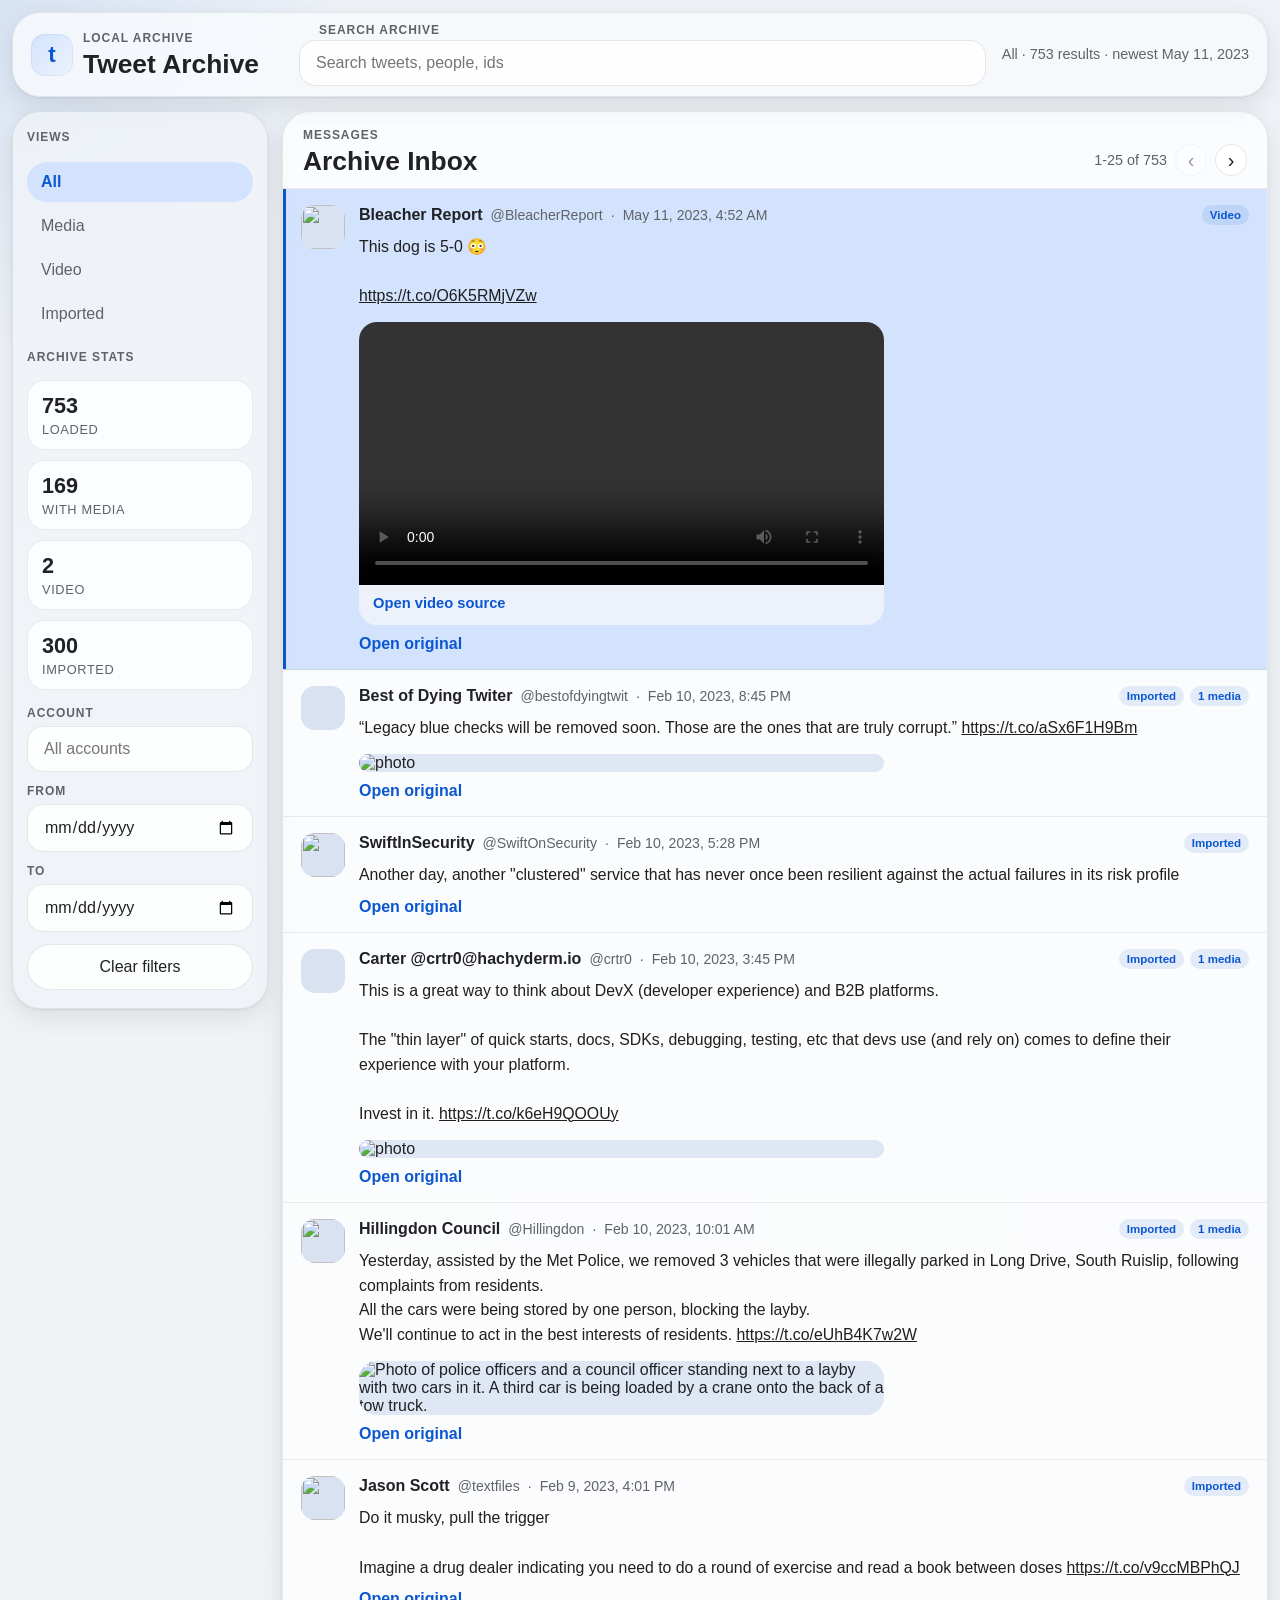
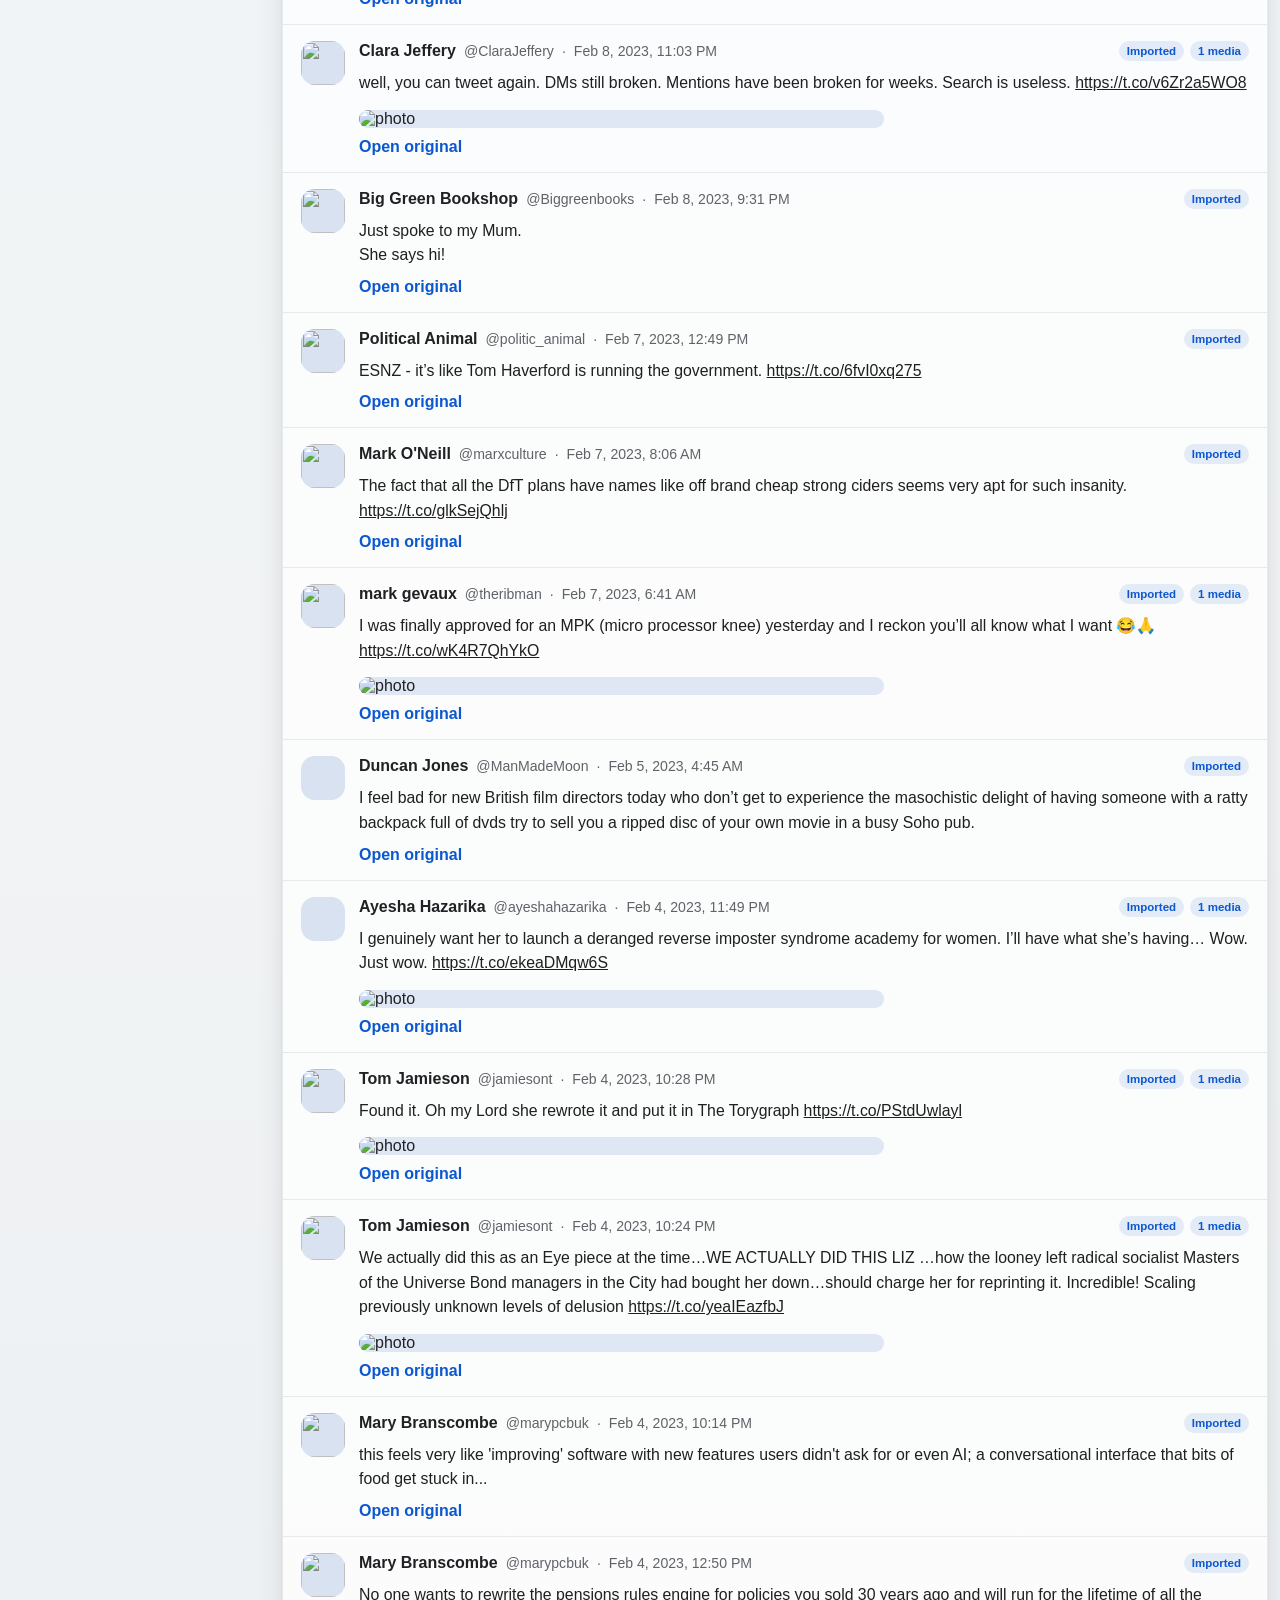
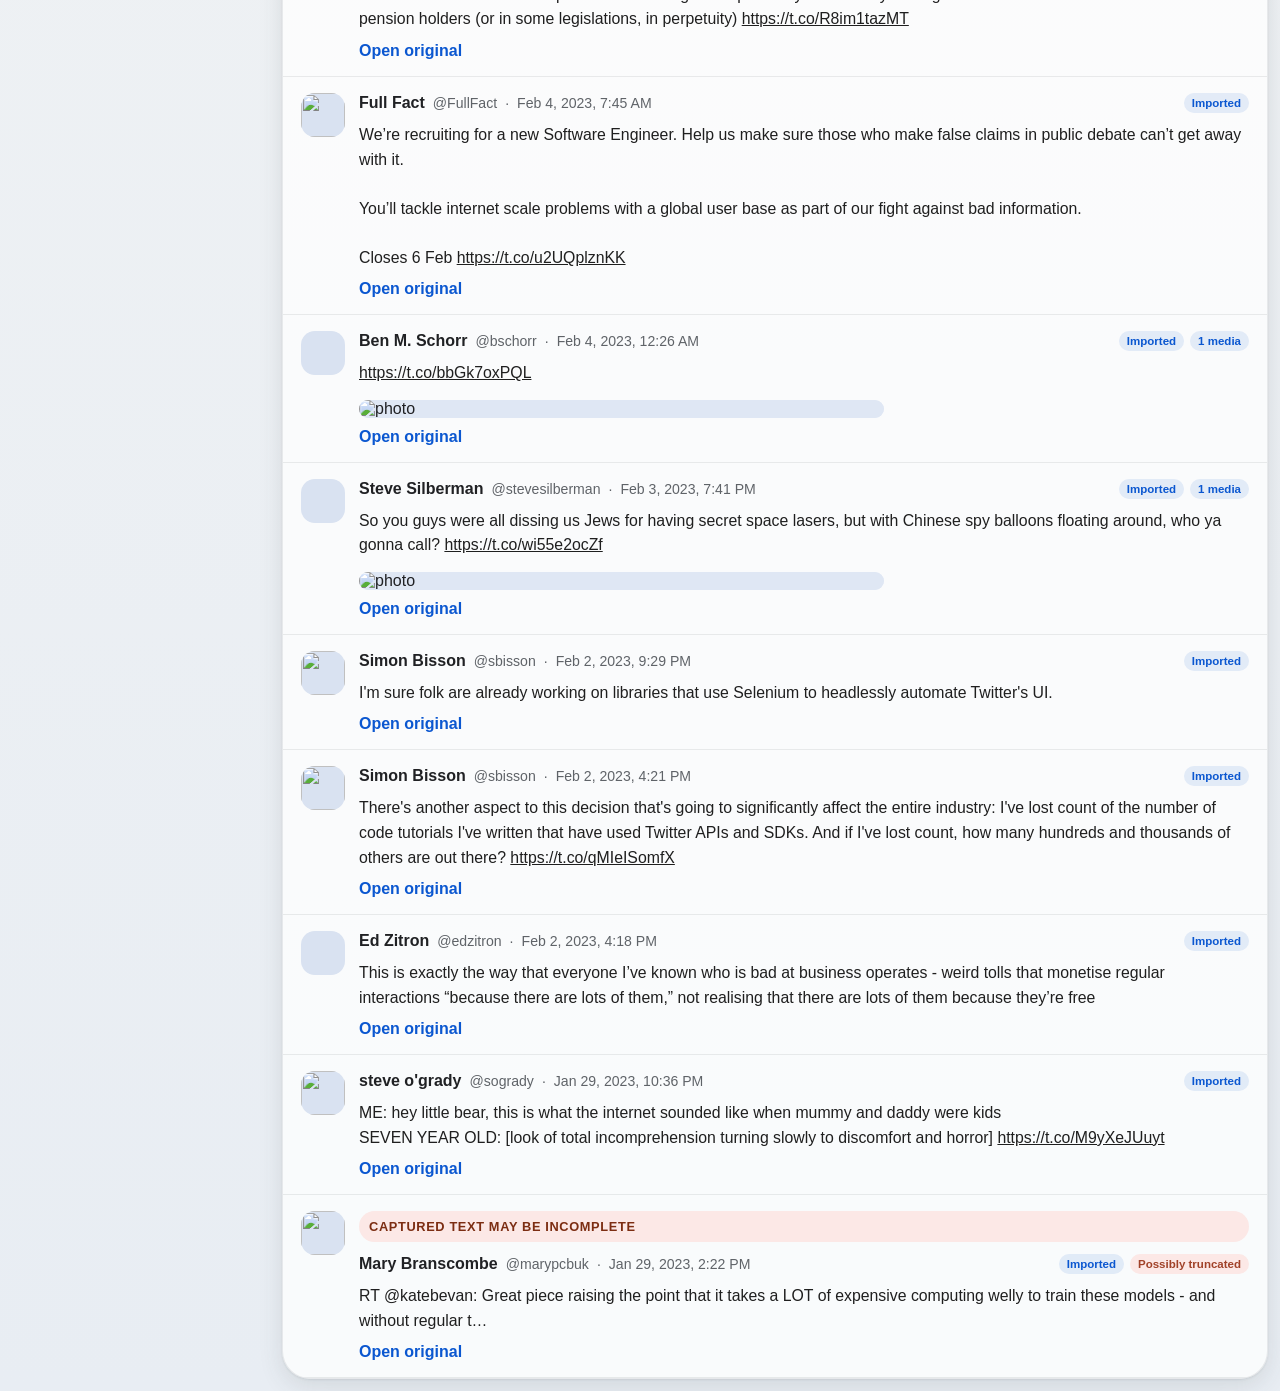
==== commit a0f84c73: "Add pagination and inline media previews to viewer" ====
--- a/viewer/index.html
+++ b/viewer/index.html
@@ -75,6 +75,10 @@
             <span class="eyebrow">Messages</span>
             <h2>Archive Inbox</h2>
           </div>
+          <div class="timeline-header-actions">
+            <div id="results-meta" class="results-meta"></div>
+            <div id="pagination-controls" class="pagination-controls"></div>
+          </div>
         </header>
         <div id="tweet-list" class="tweet-timeline"></div>
       </section>
--- a/viewer/styles.css
+++ b/viewer/styles.css
@@ -206,6 +206,12 @@
   border-bottom: 1px solid rgba(95, 99, 104, 0.12);
 }
 
+.timeline-header-actions {
+  display: flex;
+  align-items: center;
+  gap: 14px;
+}
+
 .detail-panel {
   padding: 18px 20px 24px;
   background: rgba(255, 255, 255, 0.88);
@@ -436,6 +442,44 @@
   line-height: 1.35;
 }
 
+.pagination-controls {
+  display: flex;
+  align-items: center;
+  gap: 8px;
+}
+
+.pagination-range {
+  color: var(--muted);
+  font-size: 0.9rem;
+  white-space: nowrap;
+}
+
+.pagination-button {
+  display: inline-flex;
+  align-items: center;
+  justify-content: center;
+  width: 32px;
+  height: 32px;
+  border: 1px solid rgba(95, 99, 104, 0.14);
+  border-radius: 999px;
+  background: rgba(255, 255, 255, 0.86);
+  color: var(--ink);
+  cursor: pointer;
+  font: inherit;
+  font-size: 1.25rem;
+  line-height: 1;
+}
+
+.pagination-button:hover:not(:disabled) {
+  background: var(--accent-soft);
+  color: var(--accent);
+}
+
+.pagination-button:disabled {
+  opacity: 0.45;
+  cursor: default;
+}
+
 .tweet-timeline {
   display: grid;
 }
@@ -694,6 +738,20 @@
   text-decoration: underline;
 }
 
+.timeline-tweet .media-grid {
+  margin-top: 14px;
+}
+
+.timeline-tweet .media-card {
+  max-width: min(100%, 525px);
+  border-radius: 18px;
+}
+
+.timeline-tweet .media-image,
+.timeline-tweet .media-video {
+  max-height: 400px;
+}
+
 .tweet-footer {
   display: flex;
   flex-wrap: wrap;
@@ -825,6 +883,11 @@
     flex-direction: column;
     align-items: flex-start;
   }
+
+  .timeline-header-actions {
+    width: 100%;
+    justify-content: space-between;
+  }
 }
 
 @media (max-width: 640px) {
@@ -852,4 +915,10 @@
   .timeline-badges {
     margin-left: 0;
   }
-}
+
+  .timeline-header-actions {
+    flex-direction: column;
+    align-items: flex-start;
+    gap: 10px;
+  }
+}
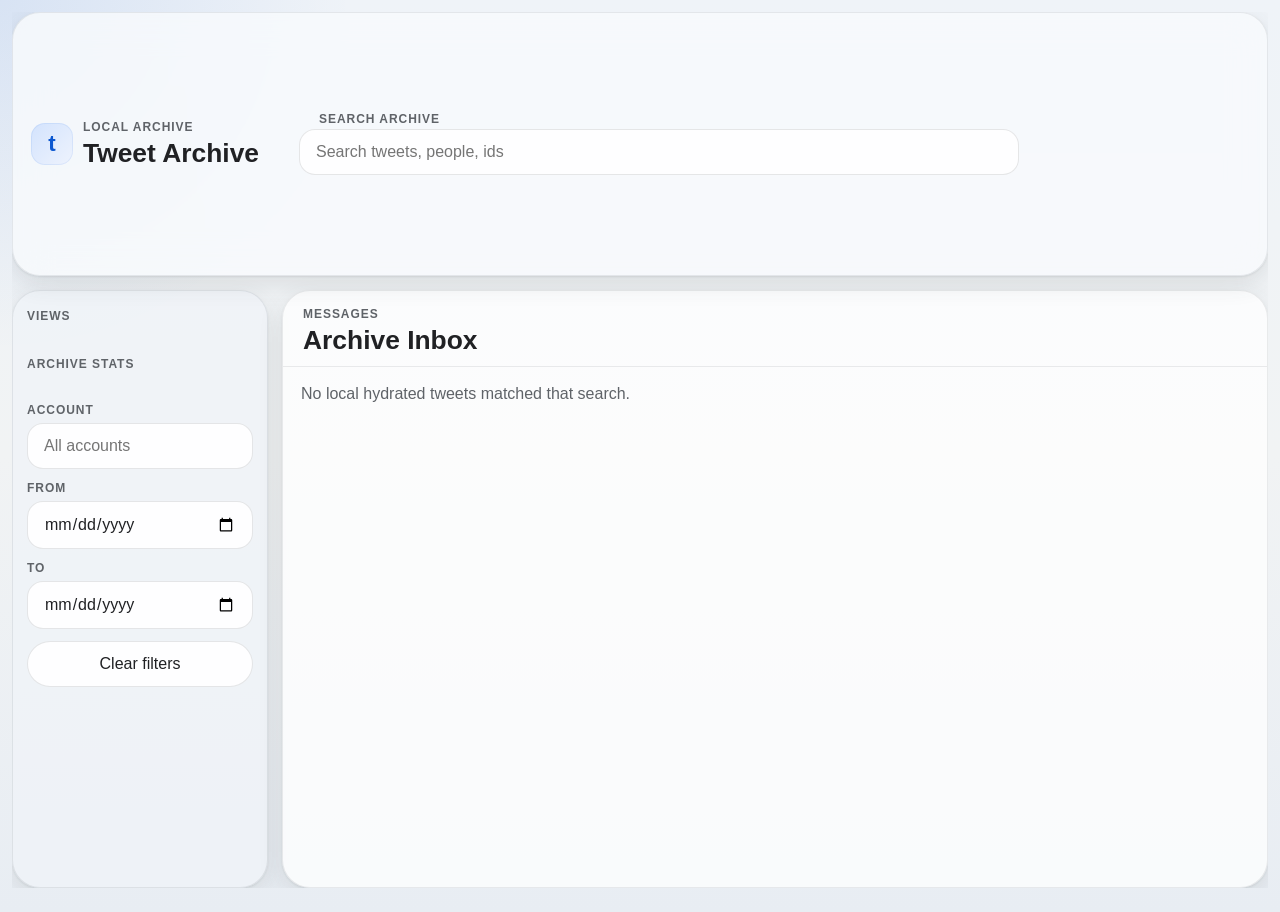
==== commit a6b0f32c: "Refine viewer chrome and scroll surfaces" ====
--- a/viewer/index.html
+++ b/viewer/index.html
@@ -21,9 +21,6 @@
           <label for="tweet-filter" class="eyebrow">Search archive</label>
           <input id="tweet-filter" class="filter-input toolbar-search-input" type="search" placeholder="Search tweets, people, ids">
         </div>
-      </div>
-      <div class="toolbar-meta">
-        <div id="results-meta" class="results-meta"></div>
       </div>
     </header>
 
@@ -80,7 +77,9 @@
             <div id="pagination-controls" class="pagination-controls"></div>
           </div>
         </header>
-        <div id="tweet-list" class="tweet-timeline"></div>
+        <div class="timeline-scroll-surface">
+          <div id="tweet-list" class="tweet-timeline"></div>
+        </div>
       </section>
     </section>
   </main>
--- a/viewer/styles.css
+++ b/viewer/styles.css
@@ -38,6 +38,10 @@
   font-family: var(--font-sans);
 }
 
+body[data-mode="archive"] {
+  overflow: hidden;
+}
+
 a {
   color: inherit;
 }
@@ -50,6 +54,8 @@
 .gmail-shell {
   display: grid;
   gap: 14px;
+  height: calc(100vh - 24px);
+  overflow: hidden;
 }
 
 .eyebrow {
@@ -80,12 +86,13 @@
 
 .app-toolbar {
   display: grid;
-  grid-template-columns: minmax(0, 1fr) auto;
-  gap: 16px;
+  grid-template-columns: minmax(0, 1fr);
+  gap: 12px;
   align-items: center;
   padding: 10px 18px;
   background: rgba(248, 250, 253, 0.82);
   backdrop-filter: blur(18px);
+  flex-shrink: 0;
 }
 
 .toolbar-main {
@@ -144,12 +151,6 @@
   box-shadow: inset 0 0 0 2px var(--accent-soft-strong);
 }
 
-.toolbar-meta {
-  display: grid;
-  justify-items: end;
-  gap: 6px;
-}
-
 .status-pill {
   padding: 10px 14px;
   border-radius: 999px;
@@ -165,22 +166,24 @@
   grid-template-columns: 256px minmax(0, 1fr);
   gap: 14px;
   align-items: start;
-  min-height: calc(100vh - 118px);
+  min-height: 0;
+  height: 100%;
 }
 
 .rail-panel,
 .timeline-panel {
-  min-height: calc(100vh - 118px);
+  min-height: 0;
+  height: 100%;
 }
 
 .rail-panel {
-  position: sticky;
-  top: 12px;
   display: grid;
   align-content: start;
   gap: 16px;
-  padding: 18px 14px;
+  padding: 18px 14px 22px;
   background: rgba(239, 243, 248, 0.82);
+  overflow-y: auto;
+  overscroll-behavior: contain;
 }
 
 .rail-section {
@@ -193,6 +196,8 @@
 }
 
 .timeline-panel {
+  display: grid;
+  grid-template-rows: auto minmax(0, 1fr);
   overflow: hidden;
   background: rgba(255, 255, 255, 0.74);
 }
@@ -210,6 +215,12 @@
   display: flex;
   align-items: center;
   gap: 14px;
+}
+
+.timeline-scroll-surface {
+  min-height: 0;
+  padding: 0 0 12px;
+  overflow: hidden;
 }
 
 .detail-panel {
@@ -482,6 +493,12 @@
 
 .tweet-timeline {
   display: grid;
+  height: 100%;
+  min-height: 0;
+  overflow-y: auto;
+  overscroll-behavior: contain;
+  padding: 0 0 22px;
+  scrollbar-gutter: stable;
 }
 
 .timeline-tweet {
@@ -819,6 +836,15 @@
 }
 
 @media (max-width: 760px) {
+  body[data-mode="archive"] {
+    overflow: auto;
+  }
+
+  .gmail-shell {
+    height: auto;
+    overflow: visible;
+  }
+
   .app-toolbar {
     grid-template-columns: 1fr;
     justify-items: stretch;
@@ -835,10 +861,6 @@
     flex-basis: auto;
   }
 
-  .toolbar-meta {
-    justify-items: start;
-  }
-
   .results-meta {
     text-align: left;
   }
@@ -859,15 +881,18 @@
   .archive-layout {
     grid-template-columns: 1fr;
     min-height: auto;
+    height: auto;
   }
 
   .rail-panel,
   .timeline-panel {
     min-height: auto;
+    height: auto;
   }
 
   .rail-panel {
     position: static;
+    overflow: visible;
   }
 
   .archive-summary {
@@ -887,6 +912,16 @@
   .timeline-header-actions {
     width: 100%;
     justify-content: space-between;
+  }
+
+  .timeline-scroll-surface {
+    padding: 0;
+  }
+
+  .tweet-timeline {
+    overflow: visible;
+    height: auto;
+    padding-bottom: 0;
   }
 }
 
